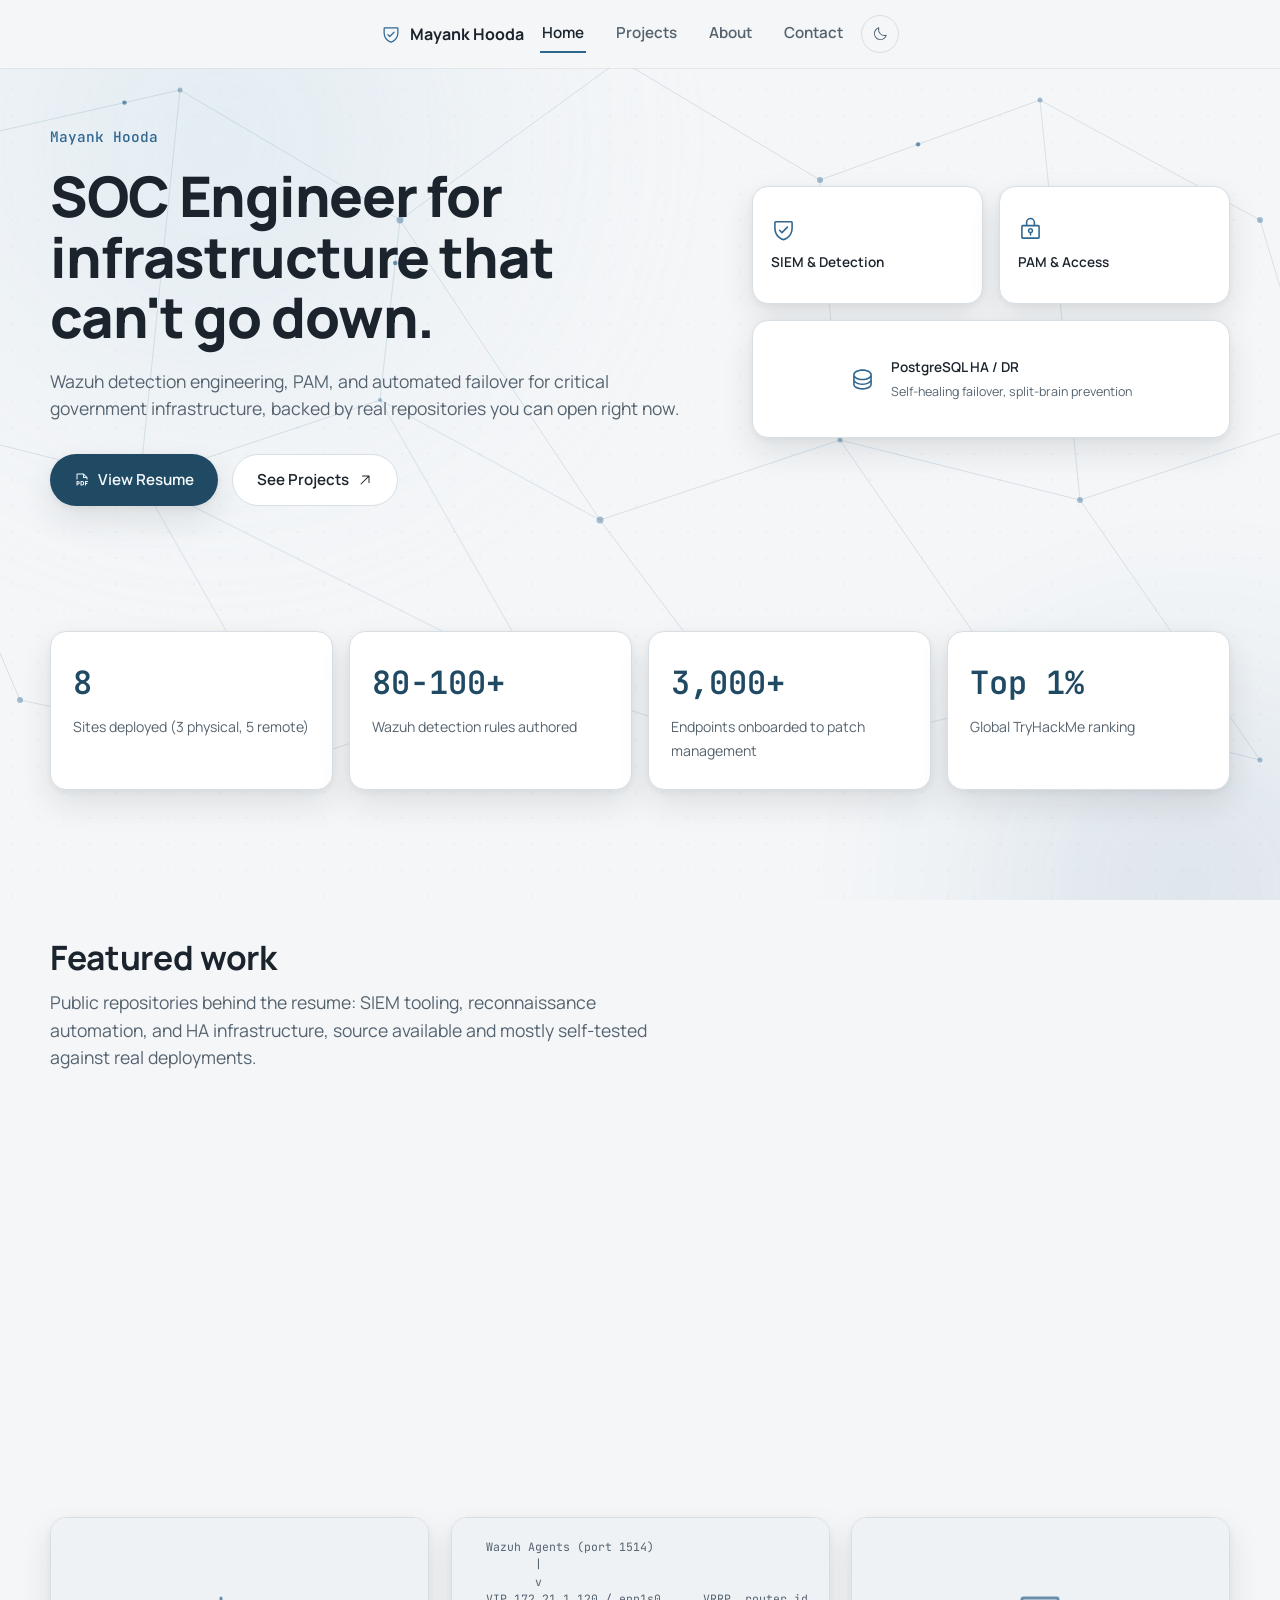
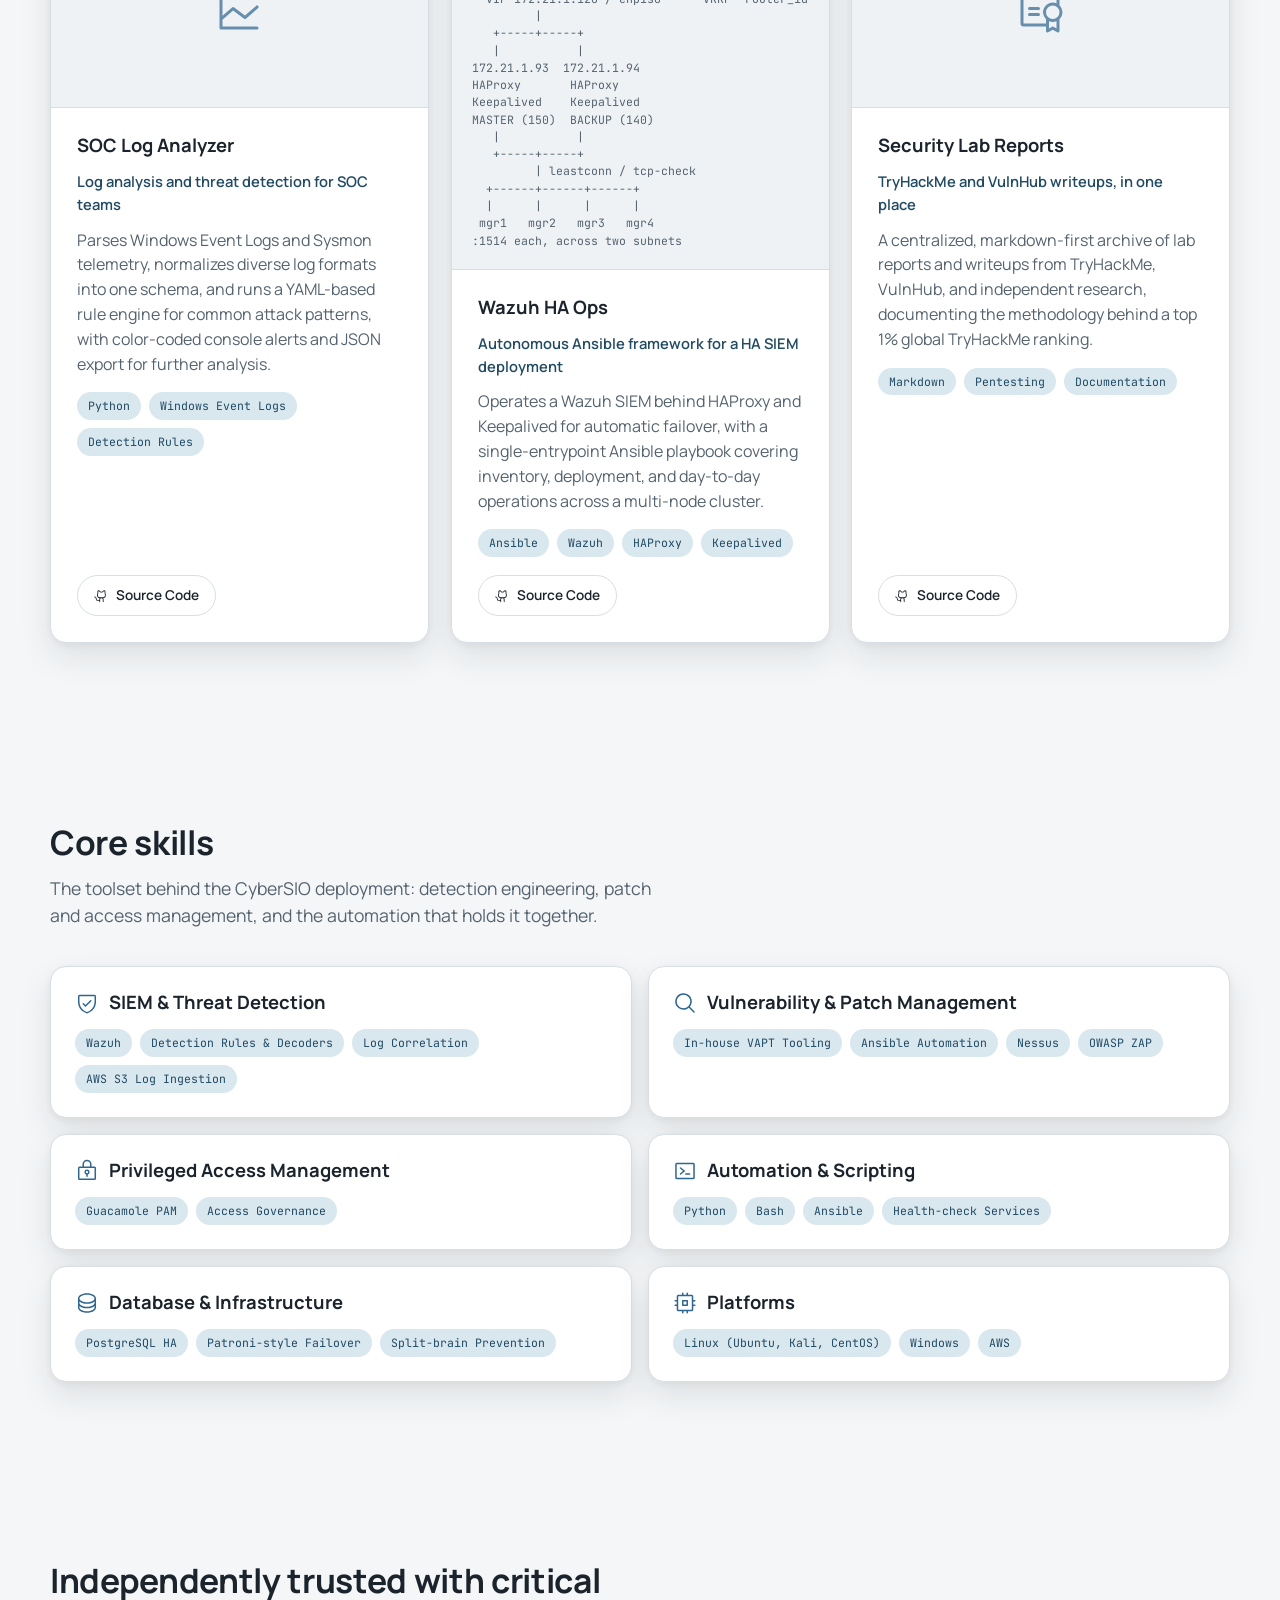
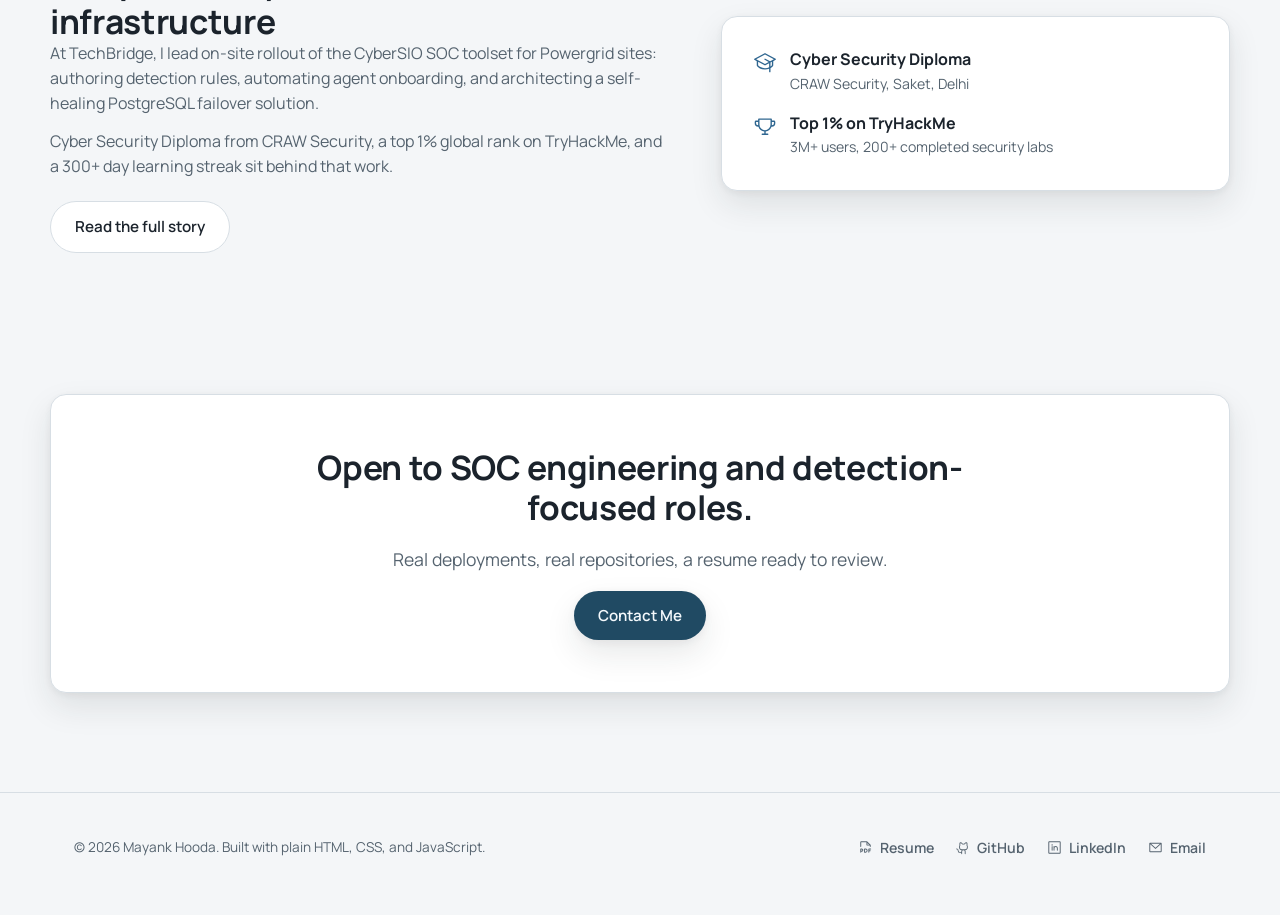
==== index.html @ 9c11d418 "Initial commit: SOC engineer portfolio site Static HTML/CSS/JS site for Mayank Hooda, built with rea" ====
<!doctype html>
<html lang="en">
<head>
<meta charset="utf-8">
<meta name="viewport" content="width=device-width, initial-scale=1">
<title>Mayank Hooda | SOC Engineer</title>
<meta name="description" content="Mayank Hooda is a SOC Engineer deploying Wazuh SIEM, PAM, and automated failover infrastructure across critical government sites. Real projects, real repositories.">
<link rel="icon" href="data:image/svg+xml,<svg xmlns=%22http://www.w3.org/2000/svg%22 viewBox=%220 0 256 256%22><rect width=%22256%22 height=%22256%22 rx=%2056%22 fill=%22%232f6690%22/><path fill=%22%23fff%22 d=%22M208,40H48A16,16,0,0,0,32,56v56c0,52.72,25.52,84.67,46.93,102.19,23.06,18.86,46,25.26,47,25.53a8,8,0,0,0,4.2,0c1-.27,23.91-6.67,47-25.53C198.48,196.67,224,164.72,224,112V56A16,16,0,0,0,208,40Zm0,72c0,37.07-13.66,67.16-40.6,89.42A129.3,129.3,0,0,1,128,223.62a128.25,128.25,0,0,1-38.92-21.81C61.82,179.51,48,149.3,48,112l0-56,160,0ZM82.34,141.66a8,8,0,0,1,11.32-11.32L112,148.69l50.34-50.35a8,8,0,0,1,11.32,11.32l-56,56a8,8,0,0,1-11.32,0Z%22/></svg>">
<link rel="stylesheet" href="assets/css/style.css?v=5">
<script>(function(){try{var t=localStorage.getItem("mh-theme");if(t==="light"||t==="dark"){document.documentElement.setAttribute("data-theme",t);}}catch(e){}})();</script>
</head>
<body>

<div class="bg-field" aria-hidden="true">
  <span class="bg-grid"></span>
  <span class="bg-blob bg-blob-a"></span>
  <span class="bg-blob bg-blob-b"></span>
  <div class="bg-network"></div>
</div>
<div class="cursor-ring" aria-hidden="true"></div>

<header class="site-nav">
  <div class="container nav-inner">
    <a href="index.html" class="brand">
      <span class="icon" style="--icon-url:url('../icons/shield-check.svg')" aria-hidden="true"></span>
      Mayank Hooda
    </a>
    <nav class="nav-links" id="navLinks" aria-label="Primary">
      <a href="index.html" aria-current="page">Home</a>
      <a href="projects.html">Projects</a>
      <a href="about.html">About</a>
      <a href="contact.html">Contact</a>
    </nav>
    <div class="nav-actions">
      <button class="icon-btn" id="themeToggle" aria-label="Toggle color theme">
        <span class="icon icon-moon" style="--icon-url:url('../icons/moon.svg')" aria-hidden="true"></span>
        <span class="icon icon-sun" style="--icon-url:url('../icons/sun.svg')" aria-hidden="true"></span>
      </button>
      <button class="nav-toggle" id="navToggle" aria-label="Open menu" aria-expanded="false" aria-controls="navLinks">
        <span class="icon" style="--icon-url:url('../icons/list.svg')" aria-hidden="true"></span>
      </button>
    </div>
  </div>
</header>

<main>

  <section class="hero container">
    <div>
      <span class="hero-label mono hero-fade" data-hero-reveal>Mayank Hooda</span>
      <h1 class="hero-fade" data-hero-reveal>SOC Engineer for infrastructure that can't go down.</h1>
      <p class="lede hero-fade" data-hero-reveal>Wazuh detection engineering, PAM, and automated failover for critical government infrastructure, backed by real repositories you can open right now.</p>
      <div class="cta-row hero-fade" data-hero-reveal>
        <a class="btn btn-primary" href="assets/files/Mayank-Hooda-Resume.pdf" target="_blank" rel="noopener">
          <span class="icon" style="--icon-url:url('../icons/file-pdf.svg')" aria-hidden="true"></span>
          View Resume
        </a>
        <a class="btn btn-secondary" href="projects.html">
          See Projects
          <span class="icon" style="--icon-url:url('../icons/arrow-up-right.svg')" aria-hidden="true"></span>
        </a>
      </div>
    </div>
    <div class="hero-art">
      <div class="panel hero-tile" data-hero-reveal>
        <span class="icon" style="--icon-url:url('../icons/shield-check.svg')" aria-hidden="true"></span>
        <span class="tile-label">SIEM &amp; Detection</span>
      </div>
      <div class="panel hero-tile" data-hero-reveal>
        <span class="icon" style="--icon-url:url('../icons/lock-key.svg')" aria-hidden="true"></span>
        <span class="tile-label">PAM &amp; Access</span>
      </div>
      <div class="panel hero-tile hero-tile-wide" data-hero-reveal>
        <span class="icon" style="--icon-url:url('../icons/database.svg')" aria-hidden="true"></span>
        <div class="tile-copy">
          <span class="tile-label">PostgreSQL HA / DR</span>
          <small>Self-healing failover, split-brain prevention</small>
        </div>
      </div>
    </div>
  </section>

  <section class="section-tight container">
    <div class="stats">
      <div class="panel stat" data-reveal>
        <strong data-count="8">0</strong>
        <span>Sites deployed (3 physical, 5 remote)</span>
      </div>
      <div class="panel stat" data-reveal>
        <strong>80-100+</strong>
        <span>Wazuh detection rules authored</span>
      </div>
      <div class="panel stat" data-reveal>
        <strong data-count="3000" data-suffix="+">0</strong>
        <span>Endpoints onboarded to patch management</span>
      </div>
      <div class="panel stat" data-reveal>
        <strong>Top 1%</strong>
        <span>Global TryHackMe ranking</span>
      </div>
    </div>
  </section>

  <section class="section container">
    <div class="section-head">
      <h2>Featured work</h2>
      <p class="lede">Public repositories behind the resume: SIEM tooling, reconnaissance automation, and HA infrastructure, source available and mostly self-tested against real deployments.</p>
    </div>
    <div class="project-grid" id="featured-projects"></div>
  </section>

  <section class="section container">
    <div class="section-head">
      <h2>Core skills</h2>
      <p class="lede">The toolset behind the CyberSIO deployment: detection engineering, patch and access management, and the automation that holds it together.</p>
    </div>
    <div class="skills-grid">
      <div class="panel skill-group" data-reveal>
        <h3>
          <span class="icon" style="--icon-url:url('../icons/shield-check.svg')" aria-hidden="true"></span>
          SIEM &amp; Threat Detection
        </h3>
        <div class="skill-tags">
          <span class="tag">Wazuh</span>
          <span class="tag">Detection Rules &amp; Decoders</span>
          <span class="tag">Log Correlation</span>
          <span class="tag">AWS S3 Log Ingestion</span>
        </div>
      </div>
      <div class="panel skill-group" data-reveal>
        <h3>
          <span class="icon" style="--icon-url:url('../icons/magnifying-glass.svg')" aria-hidden="true"></span>
          Vulnerability &amp; Patch Management
        </h3>
        <div class="skill-tags">
          <span class="tag">In-house VAPT Tooling</span>
          <span class="tag">Ansible Automation</span>
          <span class="tag">Nessus</span>
          <span class="tag">OWASP ZAP</span>
        </div>
      </div>
      <div class="panel skill-group" data-reveal>
        <h3>
          <span class="icon" style="--icon-url:url('../icons/lock-key.svg')" aria-hidden="true"></span>
          Privileged Access Management
        </h3>
        <div class="skill-tags">
          <span class="tag">Guacamole PAM</span>
          <span class="tag">Access Governance</span>
        </div>
      </div>
      <div class="panel skill-group" data-reveal>
        <h3>
          <span class="icon" style="--icon-url:url('../icons/terminal-window.svg')" aria-hidden="true"></span>
          Automation &amp; Scripting
        </h3>
        <div class="skill-tags">
          <span class="tag">Python</span>
          <span class="tag">Bash</span>
          <span class="tag">Ansible</span>
          <span class="tag">Health-check Services</span>
        </div>
      </div>
      <div class="panel skill-group" data-reveal>
        <h3>
          <span class="icon" style="--icon-url:url('../icons/database.svg')" aria-hidden="true"></span>
          Database &amp; Infrastructure
        </h3>
        <div class="skill-tags">
          <span class="tag">PostgreSQL HA</span>
          <span class="tag">Patroni-style Failover</span>
          <span class="tag">Split-brain Prevention</span>
        </div>
      </div>
      <div class="panel skill-group" data-reveal>
        <h3>
          <span class="icon" style="--icon-url:url('../icons/cpu.svg')" aria-hidden="true"></span>
          Platforms
        </h3>
        <div class="skill-tags">
          <span class="tag">Linux (Ubuntu, Kali, CentOS)</span>
          <span class="tag">Windows</span>
          <span class="tag">AWS</span>
        </div>
      </div>
    </div>
  </section>

  <section class="section container">
    <div class="split">
      <div>
        <h2>Independently trusted with critical infrastructure</h2>
        <p>At TechBridge, I lead on-site rollout of the CyberSIO SOC toolset for Powergrid sites: authoring detection rules, automating agent onboarding, and architecting a self-healing PostgreSQL failover solution.</p>
        <p>Cyber Security Diploma from CRAW Security, a top 1% global rank on TryHackMe, and a 300+ day learning streak sit behind that work.</p>
        <div class="cta-row" style="margin-top: 22px;">
          <a class="btn btn-secondary" href="about.html">Read the full story</a>
        </div>
      </div>
      <div class="panel" style="padding: 32px;" data-reveal>
        <div class="credential" style="padding: 0; margin-bottom: 18px;">
          <div class="icon-wrap"><span class="icon" style="--icon-url:url('../icons/graduation-cap.svg')" aria-hidden="true"></span></div>
          <div>
            <h3>Cyber Security Diploma</h3>
            <p>CRAW Security, Saket, Delhi</p>
          </div>
        </div>
        <div class="credential" style="padding: 0;">
          <div class="icon-wrap"><span class="icon" style="--icon-url:url('../icons/trophy.svg')" aria-hidden="true"></span></div>
          <div>
            <h3>Top 1% on TryHackMe</h3>
            <p>3M+ users, 200+ completed security labs</p>
          </div>
        </div>
      </div>
    </div>
  </section>

  <section class="container section-tight">
    <div class="panel cta-banner" data-reveal>
      <h2>Open to SOC engineering and detection-focused roles.</h2>
      <p class="lede">Real deployments, real repositories, a resume ready to review.</p>
      <a class="btn btn-primary" href="contact.html">Contact Me</a>
    </div>
  </section>

</main>

<footer class="site-footer">
  <div class="container footer-inner">
    <p>&copy; <span id="year"></span> Mayank Hooda. Built with plain HTML, CSS, and JavaScript.</p>
    <div class="footer-links">
      <a href="assets/files/Mayank-Hooda-Resume.pdf" target="_blank" rel="noopener">
        <span class="icon" style="--icon-url:url('../icons/file-pdf.svg')" aria-hidden="true"></span> Resume
      </a>
      <a href="https://github.com/Marky3012" target="_blank" rel="noopener">
        <span class="icon" style="--icon-url:url('../icons/github-logo.svg')" aria-hidden="true"></span> GitHub
      </a>
      <a href="https://linkedin.com/in/mayank-hooda/" target="_blank" rel="noopener">
        <span class="icon" style="--icon-url:url('../icons/linkedin-logo.svg')" aria-hidden="true"></span> LinkedIn
      </a>
      <a href="mailto:marky.hooda@gmail.com">
        <span class="icon" style="--icon-url:url('../icons/envelope-simple.svg')" aria-hidden="true"></span> Email
      </a>
    </div>
  </div>
</footer>

<script src="assets/js/projects-data.js?v=5"></script>
<script src="assets/js/main.js?v=5"></script>
</body>
</html>
---- assets/css/style.css ----
/* ==========================================================================
   Mayank Hooda -- SOC Engineer portfolio
   Design system: "carved control room" -- calm neutral surfaces machined
   into carved-in panels that raise into light. One steel-blue accent,
   locked across light and dark. Corner radii: pill (buttons/tags/nav),
   16px (cards/panels), 10px (inputs).
   ========================================================================== */

@import url("../fonts/fonts.css");

:root {
  --bg: #f4f6f8;
  --bg-alt: #eef2f5;
  --surface: #ffffff;
  --surface-carved: #e8edf1;
  --ink: #1b232c;
  --ink-muted: #55636f;
  --border: #d7dee4;
  --accent: #2f6690;
  --accent-strong: #204a63;
  --accent-soft: #d9e7ef;
  --accent-on-strong: #f4f9fc;

  --shadow-inset:
    inset 3px 3px 8px rgba(27, 35, 44, 0.10),
    inset -3px -3px 7px rgba(255, 255, 255, 0.75);
  --shadow-raised:
    0 14px 32px rgba(27, 35, 44, 0.10),
    0 2px 8px rgba(27, 35, 44, 0.06);
  --shadow-nav: 0 1px 0 rgba(27, 35, 44, 0.06);

  --radius-card: 16px;
  --radius-pill: 999px;
  --radius-input: 10px;

  --font-sans: "Manrope", system-ui, -apple-system, "Segoe UI", sans-serif;
  --font-mono: "JetBrains Mono", ui-monospace, "SFMono-Regular", Menlo, monospace;

  --container: 1180px;
  --nav-height: 68px;

  color-scheme: light;
}

@media (prefers-color-scheme: dark) {
  :root:not([data-theme="light"]) {
    --bg: #0f151b;
    --bg-alt: #121a21;
    --surface: #17212a;
    --surface-carved: #0c1116;
    --ink: #e7edf2;
    --ink-muted: #93a4b1;
    --border: #263340;
    --accent: #7fb3d5;
    --accent-strong: #a9d0e8;
    --accent-soft: #1c2e3a;
    --accent-on-strong: #0f151b;

    --shadow-inset:
      inset 3px 3px 9px rgba(0, 0, 0, 0.55),
      inset -2px -2px 6px rgba(255, 255, 255, 0.035);
    --shadow-raised:
      0 16px 38px rgba(0, 0, 0, 0.45),
      0 2px 10px rgba(0, 0, 0, 0.3);
    --shadow-nav: 0 1px 0 rgba(0, 0, 0, 0.4);

    color-scheme: dark;
  }
}

:root[data-theme="dark"] {
  --bg: #0f151b;
  --bg-alt: #121a21;
  --surface: #17212a;
  --surface-carved: #0c1116;
  --ink: #e7edf2;
  --ink-muted: #93a4b1;
  --border: #263340;
  --accent: #7fb3d5;
  --accent-strong: #a9d0e8;
  --accent-soft: #1c2e3a;
  --accent-on-strong: #0f151b;

  --shadow-inset:
    inset 3px 3px 9px rgba(0, 0, 0, 0.55),
    inset -2px -2px 6px rgba(255, 255, 255, 0.035);
  --shadow-raised:
    0 16px 38px rgba(0, 0, 0, 0.45),
    0 2px 10px rgba(0, 0, 0, 0.3);
  --shadow-nav: 0 1px 0 rgba(0, 0, 0, 0.4);

  color-scheme: dark;
}

/* ---------- Reset ---------- */
*, *::before, *::after { box-sizing: border-box; }
html { -webkit-text-size-adjust: 100%; }
body {
  margin: 0;
  background: var(--bg);
  color: var(--ink);
  font-family: var(--font-sans);
  font-size: 16px;
  line-height: 1.55;
  -webkit-font-smoothing: antialiased;
}
img { max-width: 100%; display: block; }
a { color: inherit; text-decoration: none; }
ul { margin: 0; padding: 0; list-style: none; }
h1, h2, h3, h4, p { margin: 0; }
button { font: inherit; color: inherit; background: none; border: none; cursor: pointer; }
::selection { background: var(--accent-soft); color: var(--accent-strong); }

.container {
  max-width: var(--container);
  margin: 0 auto;
  padding: 0 24px;
}

.visually-hidden {
  position: absolute;
  width: 1px; height: 1px;
  overflow: hidden;
  clip: rect(0 0 0 0);
  white-space: nowrap;
}

/* ---------- Ambient background field ----------
   Fixed behind all content. Two soft blobs drift with the pointer (mouse
   drag or touch drag, tracked in main.js via Pointer Events) for a sense of
   depth behind the "carved" panels; a faint dot grid adds a control-room
   texture. Purely decorative: aria-hidden, pointer-events:none, frozen under
   prefers-reduced-motion. */
.bg-field {
  position: fixed;
  inset: 0;
  z-index: -1;
  overflow: hidden;
  pointer-events: none;
}
.bg-grid {
  position: absolute;
  inset: -1px;
  background-image: radial-gradient(currentColor 1px, transparent 1px);
  background-size: 26px 26px;
  color: var(--ink);
  opacity: 0.035;
}
.bg-blob {
  position: absolute;
  width: 58vmax;
  height: 58vmax;
  border-radius: 50%;
  filter: blur(90px);
  will-change: transform;
  transition: transform 0.6s cubic-bezier(0.16, 1, 0.3, 1);
}
.bg-blob-a {
  top: -18vmax;
  left: -12vmax;
  background: radial-gradient(circle, var(--accent-soft) 0%, transparent 70%);
  opacity: 0.8;
  transform: translate(calc(var(--tx, 0) * 1px), calc(var(--ty, 0) * 1px));
}
.bg-blob-b {
  bottom: -22vmax;
  right: -16vmax;
  width: 46vmax;
  height: 46vmax;
  background: radial-gradient(circle, var(--accent) 0%, transparent 72%);
  opacity: 0.16;
  transform: translate(calc(var(--tx, 0) * -0.6px), calc(var(--ty, 0) * -0.6px));
}
@media (prefers-reduced-motion: reduce) {
  .bg-blob { transition: none; transform: none !important; }
}

/* Animated network topology: monitored nodes with data pulsing between
   them, generated in main.js (initBgNetwork). This is the literal shape of
   the work described on the site (SIEM/network monitoring), not decoration
   borrowed from a category cliche. Sits above the blobs, still behind all
   real content (z-index: -1 on the shared .bg-field). */
.bg-network {
  position: absolute;
  inset: 0;
}
.bg-network svg { display: block; width: 100%; height: 100%; }
.bgn-edge {
  stroke: var(--accent);
  stroke-width: 1;
  opacity: 0.14;
}
.bgn-node {
  fill: var(--accent);
  opacity: 0.4;
}
.bgn-ping {
  fill: none;
  stroke: var(--accent);
  stroke-width: 1.1;
  opacity: 0;
  transform-box: fill-box;
  transform-origin: center;
  animation: bgn-ping 3.8s ease-out infinite;
}
.bgn-packet { fill: var(--accent); opacity: 0.7; }
@keyframes bgn-ping {
  0% { transform: scale(1); opacity: 0.45; }
  100% { transform: scale(5.5); opacity: 0; }
}
@media (prefers-reduced-motion: reduce) {
  .bgn-ping { display: none; }
}

/* ---------- Icons ---------- */
.icon {
  display: inline-block;
  width: 1.05em;
  height: 1.05em;
  background-color: currentColor;
  -webkit-mask-image: var(--icon-url);
  mask-image: var(--icon-url);
  -webkit-mask-repeat: no-repeat;
  mask-repeat: no-repeat;
  -webkit-mask-position: center;
  mask-position: center;
  -webkit-mask-size: contain;
  mask-size: contain;
  vertical-align: -0.15em;
  flex-shrink: 0;
}

/* ---------- Typography ---------- */
h1 { font-size: clamp(2.1rem, 1.35rem + 3.1vw, 3.5rem); font-weight: 800; letter-spacing: -0.02em; line-height: 1.08; }
h2 { font-size: clamp(1.5rem, 1.2rem + 1.2vw, 2.1rem); font-weight: 700; letter-spacing: -0.01em; line-height: 1.2; }
h3 { font-size: 1.15rem; font-weight: 700; line-height: 1.3; }
p { color: var(--ink-muted); }
.lede { font-size: 1.1rem; color: var(--ink-muted); max-width: 60ch; }

.mono { font-family: var(--font-mono); }

/* ---------- Buttons ---------- */
.btn {
  display: inline-flex;
  align-items: center;
  gap: 8px;
  padding: 13px 24px;
  border-radius: var(--radius-pill);
  font-weight: 600;
  font-size: 0.95rem;
  white-space: nowrap;
  transition: transform 0.18s ease, box-shadow 0.18s ease, background 0.18s ease;
}
.btn:active { transform: translateY(1px) scale(0.98); }
.btn-primary {
  background: var(--accent-strong);
  color: var(--accent-on-strong);
  box-shadow: var(--shadow-raised);
}
.btn-primary:hover { box-shadow: 0 18px 34px rgba(27, 35, 44, 0.16); }
.btn-secondary {
  background: var(--surface);
  color: var(--ink);
  border: 1px solid var(--border);
}
.btn-secondary:hover { border-color: var(--accent); color: var(--accent-strong); }
.btn-ghost {
  background: transparent;
  color: var(--ink);
  border: 1px solid var(--border);
}
.btn-ghost:hover { border-color: var(--accent); color: var(--accent-strong); }
.btn-small { padding: 9px 16px; font-size: 0.85rem; }
.cta-row { display: flex; flex-wrap: wrap; gap: 14px; }

/* ---------- Carved panel ----------
   Rest state (before entering view) is invisible and dropped 28px; entering
   view fades and rises it into place, then the existing carve-to-raised
   shadow settles on top of that same motion. One transition, two layered
   effects. Stagger delay is set per-element by main.js (initReveal). */
.panel {
  position: relative;
  background: var(--surface-carved);
  border-radius: var(--radius-card);
  border: 1px solid var(--border);
  box-shadow: var(--shadow-inset);
  opacity: 0;
  --panel-y: 28px;
  --tilt-x: 0deg;
  --tilt-y: 0deg;
  transform: translateY(var(--panel-y)) perspective(900px) rotateX(var(--tilt-x)) rotateY(var(--tilt-y));
  transition: opacity 0.5s cubic-bezier(0.16, 1, 0.3, 1),
              box-shadow 0.55s cubic-bezier(0.16, 1, 0.3, 1),
              transform 0.4s cubic-bezier(0.16, 1, 0.3, 1),
              background 0.3s ease;
}
.panel.is-raised {
  opacity: 1;
  background: var(--surface);
  box-shadow: var(--shadow-raised);
  --panel-y: -3px;
}
/* Cursor/touch-reactive light catching the carved surface, tracked in main.js */
.panel::after {
  content: "";
  position: absolute;
  inset: 0;
  border-radius: inherit;
  background: radial-gradient(240px circle at var(--mx, 50%) var(--my, 50%), var(--accent-soft), transparent 72%);
  opacity: 0;
  transition: opacity 0.4s ease;
  pointer-events: none;
}
.panel:hover::after,
.panel.spotlight-active::after {
  opacity: 0.85;
}
@media (prefers-reduced-motion: reduce) {
  .panel { transition: none; opacity: 1; transform: none; }
  .panel::after { display: none; }
}

/* ---------- Text entrance (hero + page-header copy) ----------
   Same staggered fade-up language as .panel, for headline/copy blocks that
   aren't cards. Driven by the same data-hero-reveal mechanism in main.js. */
.hero-fade {
  opacity: 0;
  transform: translateY(22px);
  transition: opacity 0.8s cubic-bezier(0.16, 1, 0.3, 1),
              transform 0.8s cubic-bezier(0.16, 1, 0.3, 1);
}
.hero-fade.is-raised {
  opacity: 1;
  transform: translateY(0);
}
@media (prefers-reduced-motion: reduce) {
  .hero-fade { transition: none; opacity: 1; transform: none; }
}

/* ---------- Cursor trail ----------
   Desktop mouse only; a soft ring that lags the pointer and grows slightly
   over interactive elements. Purely decorative, never replaces the system
   cursor, hidden on touch and under reduced motion. */
.cursor-ring {
  position: fixed;
  top: 0;
  left: 0;
  width: 34px;
  height: 34px;
  border: 1.5px solid var(--accent);
  border-radius: 50%;
  pointer-events: none;
  z-index: 200;
  opacity: 0;
  transform: translate(-100px, -100px);
  transition: opacity 0.25s ease, border-color 0.3s ease, background 0.3s ease;
}
.cursor-ring.is-active { opacity: 0.55; }
.cursor-ring.is-pointer {
  opacity: 0.4;
  background: var(--accent-soft);
}
@media (hover: none), (pointer: coarse) {
  .cursor-ring { display: none; }
}
@media (prefers-reduced-motion: reduce) {
  .cursor-ring { display: none; }
}

/* ---------- Site nav ---------- */
.site-nav {
  position: sticky;
  top: 0;
  z-index: 40;
  height: var(--nav-height);
  display: flex;
  align-items: center;
  background: var(--bg);
  box-shadow: var(--shadow-nav);
  transition: box-shadow 0.3s ease;
}
.site-nav.is-scrolled {
  box-shadow: 0 10px 28px rgba(15, 21, 27, 0.10);
}
.nav-inner {
  display: flex;
  align-items: center;
  justify-content: space-between;
  gap: 16px;
}
.brand {
  display: flex;
  align-items: center;
  gap: 9px;
  font-weight: 700;
  font-size: 1rem;
  color: var(--ink);
}
.brand .icon { color: var(--accent); width: 1.3em; height: 1.3em; }
.nav-links {
  display: flex;
  align-items: center;
  gap: 28px;
  font-size: 0.95rem;
  font-weight: 600;
}
.nav-links a { color: var(--ink-muted); padding: 6px 2px; border-bottom: 2px solid transparent; }
.nav-links a:hover { color: var(--ink); }
.nav-links a[aria-current="page"] { color: var(--ink); border-bottom-color: var(--accent); }
.nav-actions { display: flex; align-items: center; gap: 10px; }
.icon-btn {
  display: inline-flex;
  align-items: center;
  justify-content: center;
  width: 38px; height: 38px;
  border-radius: var(--radius-pill);
  border: 1px solid var(--border);
  color: var(--ink-muted);
}
.icon-btn:hover { color: var(--accent-strong); border-color: var(--accent); }
.icon-sun { display: none; }
:root[data-theme="dark"] .icon-sun { display: inline-block; }
:root[data-theme="dark"] .icon-moon { display: none; }
@media (prefers-color-scheme: dark) {
  :root:not([data-theme="light"]) .icon-sun { display: inline-block; }
  :root:not([data-theme="light"]) .icon-moon { display: none; }
}
.nav-toggle { display: none; }

@media (max-width: 760px) {
  .nav-toggle {
    display: inline-flex;
    align-items: center;
    justify-content: center;
    width: 38px; height: 38px;
    border-radius: var(--radius-pill);
    border: 1px solid var(--border);
  }
  .nav-links {
    position: fixed;
    top: var(--nav-height);
    left: 0; right: 0;
    flex-direction: column;
    align-items: flex-start;
    gap: 4px;
    background: var(--bg);
    border-bottom: 1px solid var(--border);
    padding: 12px 24px 20px;
    transform: translateY(-8px);
    opacity: 0;
    pointer-events: none;
    transition: transform 0.2s ease, opacity 0.2s ease;
  }
  .nav-links.is-open { transform: translateY(0); opacity: 1; pointer-events: auto; }
  .nav-links a { width: 100%; padding: 10px 0; border-bottom: 1px solid var(--border); }
}

/* ---------- Sections ---------- */
.section { padding: 88px 0; }
.section-tight { padding: 56px 0; }
.section-head { max-width: 62ch; margin-bottom: 40px; }
.section-head h2 { margin-bottom: 12px; }
.page-header { padding: 56px 0 40px; }
.page-header h1 { margin-bottom: 14px; }

/* ---------- Hero ---------- */
.hero {
  padding: 56px 0 72px;
  display: grid;
  grid-template-columns: minmax(0, 1.15fr) minmax(0, 0.85fr);
  gap: 56px;
  align-items: center;
}
.hero-label {
  font-family: var(--font-mono);
  font-size: 0.9rem;
  color: var(--accent);
  font-weight: 500;
  margin-bottom: 18px;
  display: inline-block;
}
.hero h1 { margin-bottom: 20px; }
.hero .lede { margin-bottom: 32px; }

.hero-art {
  position: relative;
  display: grid;
  grid-template-columns: repeat(2, 1fr);
  gap: 16px;
}
.hero-tile {
  padding: 22px 18px;
  display: flex;
  flex-direction: column;
  gap: 10px;
  min-height: 118px;
  justify-content: center;
}
.hero-tile .icon { width: 1.6em; height: 1.6em; color: var(--accent); }
.hero-tile span.tile-label { font-size: 0.85rem; font-weight: 600; color: var(--ink); }
.hero-tile-wide { grid-column: span 2; flex-direction: row; align-items: center; gap: 16px; }
.hero-tile-wide .tile-copy { display: flex; flex-direction: column; gap: 4px; }
.hero-tile-wide .tile-copy small { color: var(--ink-muted); font-size: 0.78rem; }

@media (max-width: 900px) {
  .hero { grid-template-columns: 1fr; gap: 36px; padding-top: 32px; }
  .hero-art { max-width: 420px; }
}

/* ---------- Stats strip ---------- */
.stats {
  display: grid;
  grid-template-columns: repeat(4, 1fr);
  gap: 16px;
}
.stat {
  padding: 26px 22px;
  text-align: left;
}
.stat strong {
  display: block;
  font-family: var(--font-mono);
  font-size: clamp(1.5rem, 1.1rem + 1.4vw, 2rem);
  color: var(--accent-strong);
  font-weight: 600;
  margin-bottom: 6px;
}
.stat span { font-size: 0.88rem; color: var(--ink-muted); }
@media (max-width: 760px) {
  .stats { grid-template-columns: 1fr 1fr; }
}

/* ---------- Project cards ---------- */
.project-grid {
  display: grid;
  grid-template-columns: repeat(3, 1fr);
  gap: 22px;
}
.project-grid .project-card-lead { grid-column: 1 / -1; }
.project-grid.cols-2 { grid-template-columns: repeat(2, 1fr); }
.project-card { overflow: hidden; display: flex; flex-direction: column; }
.project-card-lead { display: grid; grid-template-columns: 1.1fr 1fr; }
.project-card-lead .project-media { height: 100%; min-height: 260px; }
.project-media {
  background: var(--bg-alt);
  min-height: 190px;
  display: flex;
  align-items: center;
  justify-content: center;
  overflow: hidden;
  border-bottom: 1px solid var(--border);
}
.project-card-lead .project-media { border-bottom: none; border-right: 1px solid var(--border); }
.project-media img { width: 100%; height: 100%; object-fit: cover; object-position: top; }
.project-media-icon .icon { width: 3rem; height: 3rem; color: var(--accent); opacity: 0.7; }
.project-media-diagram {
  padding: 20px;
  align-items: flex-start;
}
.project-media-diagram pre {
  font-family: var(--font-mono);
  font-size: 0.72rem;
  line-height: 1.5;
  color: var(--ink-muted);
  white-space: pre;
  overflow-x: auto;
  margin: 0;
}
.project-body { padding: 26px; display: flex; flex-direction: column; gap: 12px; flex: 1; }
.project-tagline { color: var(--accent-strong); font-weight: 600; font-size: 0.92rem; }
.tag-row { display: flex; flex-wrap: wrap; gap: 8px; margin-top: 4px; }
.tag {
  font-family: var(--font-mono);
  font-size: 0.72rem;
  padding: 5px 11px;
  border-radius: var(--radius-pill);
  background: var(--accent-soft);
  color: var(--accent-strong);
}
.project-links { display: flex; flex-wrap: wrap; gap: 10px; margin-top: auto; padding-top: 6px; }

@media (max-width: 900px) {
  .project-grid, .project-grid.cols-2 { grid-template-columns: 1fr; }
  .project-card-lead { grid-template-columns: 1fr; }
  .project-card-lead .project-media { border-right: none; border-bottom: 1px solid var(--border); min-height: 200px; }
}

/* ---------- Skills ---------- */
.skills-grid {
  display: grid;
  grid-template-columns: repeat(2, 1fr);
  gap: 16px;
}
.skill-group { padding: 24px; }
.skill-group h3 { display: flex; align-items: center; gap: 10px; margin-bottom: 14px; }
.skill-group h3 .icon { color: var(--accent); width: 1.3em; height: 1.3em; }
.skill-tags { display: flex; flex-wrap: wrap; gap: 8px; }
@media (max-width: 760px) { .skills-grid { grid-template-columns: 1fr; } }

/* ---------- Split content (about blurb, etc.) ---------- */
.split {
  display: grid;
  grid-template-columns: 1.1fr 0.9fr;
  gap: 48px;
  align-items: center;
}
.split p + p { margin-top: 14px; }
@media (max-width: 900px) { .split { grid-template-columns: 1fr; } }

/* ---------- CTA banner ---------- */
.cta-banner {
  padding: 52px 40px;
  text-align: center;
  display: flex;
  flex-direction: column;
  align-items: center;
  gap: 18px;
}
.cta-banner h2 { max-width: 34ch; }

/* ---------- Timeline (about page) ---------- */
.timeline { display: flex; flex-direction: column; gap: 20px; }
.timeline-item { padding: 26px 28px; }
.timeline-head {
  display: flex;
  flex-wrap: wrap;
  justify-content: space-between;
  gap: 8px;
  margin-bottom: 6px;
}
.timeline-head h3 { color: var(--ink); }
.timeline-role { color: var(--accent-strong); font-weight: 600; font-size: 0.92rem; margin-bottom: 4px; }
.timeline-date { font-family: var(--font-mono); font-size: 0.82rem; color: var(--ink-muted); white-space: nowrap; }
.timeline-item ul { display: flex; flex-direction: column; gap: 8px; margin-top: 12px; }
.timeline-item li {
  position: relative;
  padding-left: 20px;
  color: var(--ink-muted);
}
.timeline-item li::before {
  content: "";
  position: absolute;
  left: 0; top: 0.55em;
  width: 6px; height: 6px;
  border-radius: 50%;
  background: var(--accent);
}

/* ---------- Credential grid (about page) ---------- */
.credential-grid {
  display: grid;
  grid-template-columns: repeat(2, 1fr);
  gap: 16px;
}
.credential {
  padding: 20px 22px;
  display: flex;
  gap: 14px;
  align-items: flex-start;
}
.credential .icon { color: var(--accent); width: 1.4em; height: 1.4em; margin-top: 2px; }
.credential h3 { font-size: 1rem; margin-bottom: 3px; }
.credential p { font-size: 0.88rem; margin: 0; }
@media (max-width: 760px) { .credential-grid { grid-template-columns: 1fr; } }

/* ---------- Contact page ---------- */
.contact-grid {
  display: grid;
  grid-template-columns: repeat(3, 1fr);
  gap: 18px;
  margin-bottom: 40px;
}
.contact-card {
  padding: 26px 24px;
  display: flex;
  flex-direction: column;
  gap: 14px;
}
.contact-card .icon-wrap {
  width: 44px; height: 44px;
  border-radius: var(--radius-input);
  background: var(--accent-soft);
  color: var(--accent-strong);
  display: flex; align-items: center; justify-content: center;
}
.contact-card .icon-wrap .icon { width: 1.4em; height: 1.4em; }
.contact-card h3 { font-size: 1rem; }
.contact-value { font-family: var(--font-mono); font-size: 0.92rem; color: var(--ink); word-break: break-word; }
.contact-actions { display: flex; gap: 10px; flex-wrap: wrap; margin-top: auto; }
@media (max-width: 900px) { .contact-grid { grid-template-columns: 1fr; } }

.location-line {
  display: inline-flex;
  align-items: center;
  gap: 8px;
  font-size: 0.92rem;
  color: var(--ink-muted);
  margin-top: 10px;
}
.location-line .icon { color: var(--accent); }

/* ---------- Footer ---------- */
.site-footer { padding: 44px 0 56px; border-top: 1px solid var(--border); margin-top: 40px; }
.footer-inner {
  display: flex;
  flex-wrap: wrap;
  gap: 16px;
  justify-content: space-between;
  align-items: center;
}
.footer-inner p { font-size: 0.85rem; margin: 0; }
.footer-links { display: flex; gap: 22px; flex-wrap: wrap; }
.footer-links a {
  display: inline-flex;
  align-items: center;
  gap: 7px;
  font-size: 0.88rem;
  font-weight: 600;
  color: var(--ink-muted);
}
.footer-links a:hover { color: var(--accent-strong); }

/* ---------- Responsive base ---------- */
@media (max-width: 640px) {
  .section { padding: 64px 0; }
  .stats { grid-template-columns: 1fr 1fr; }
  h1 { line-height: 1.14; }
}
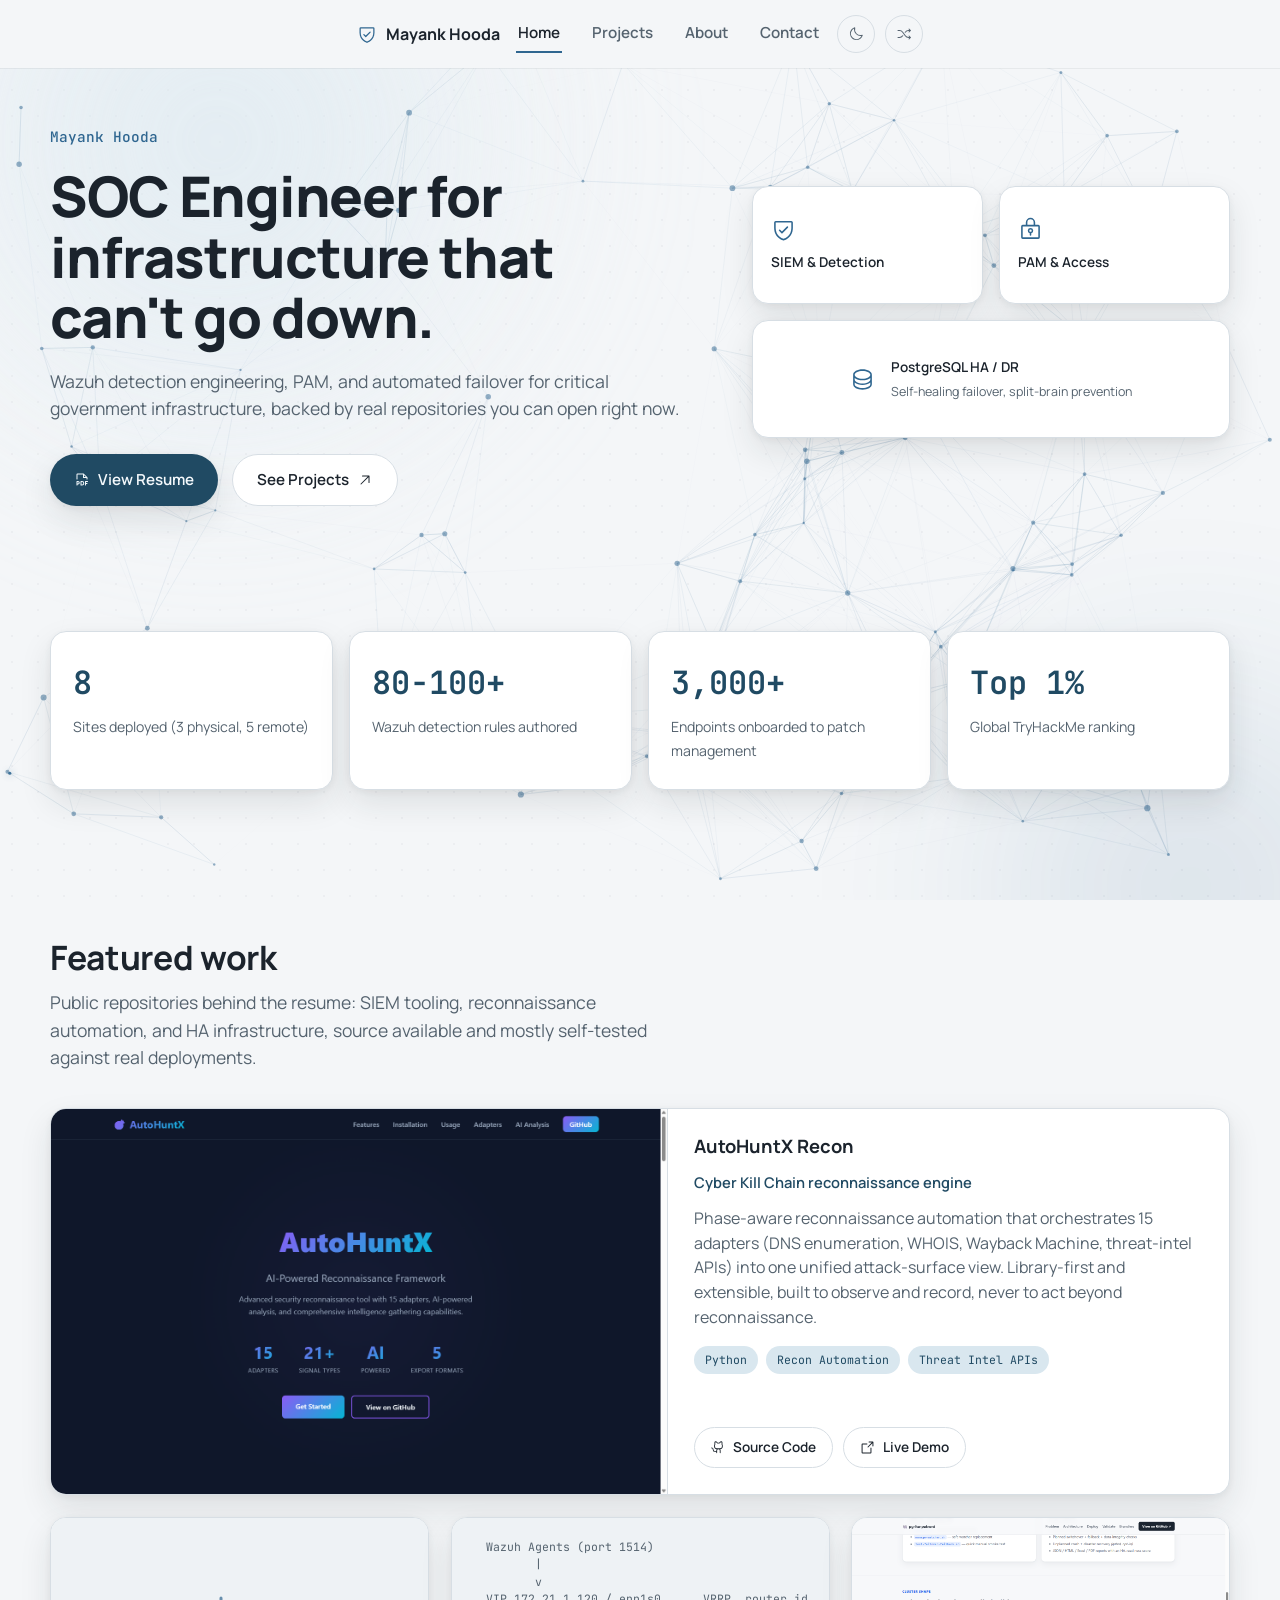
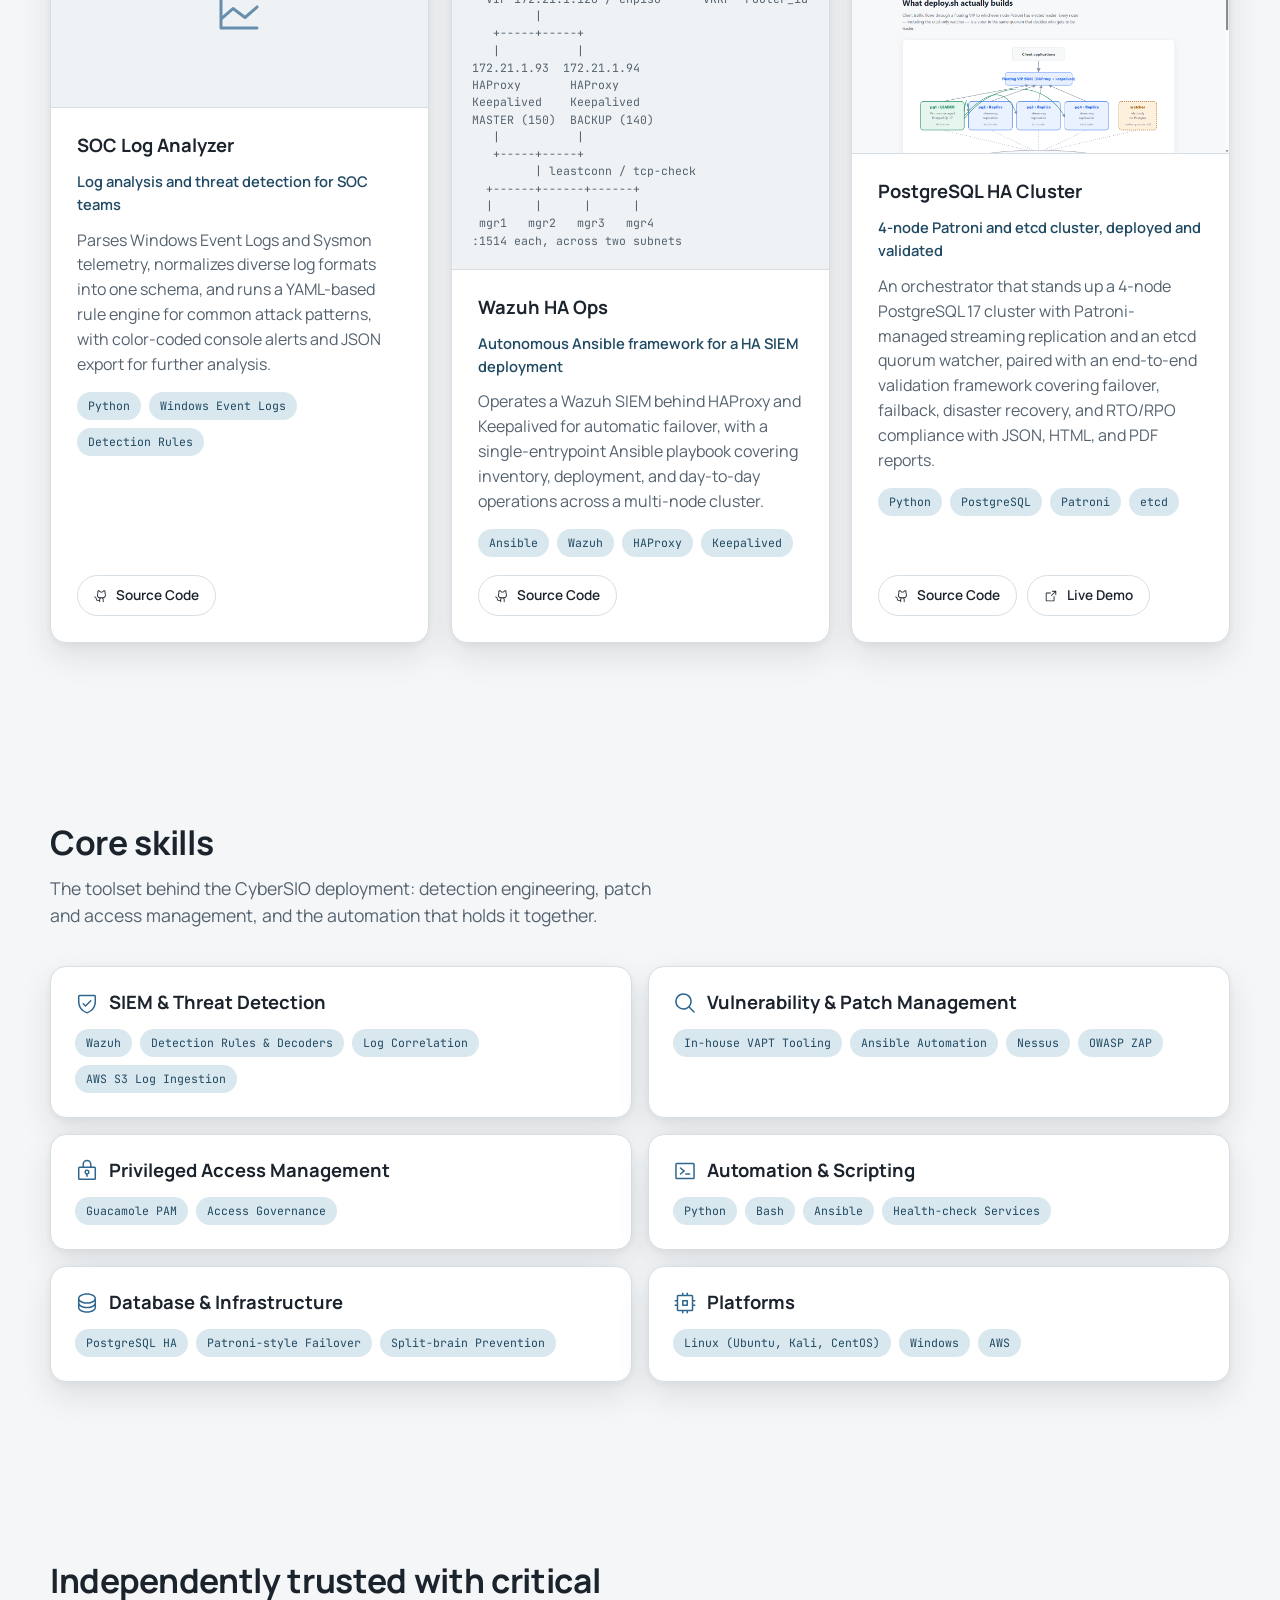
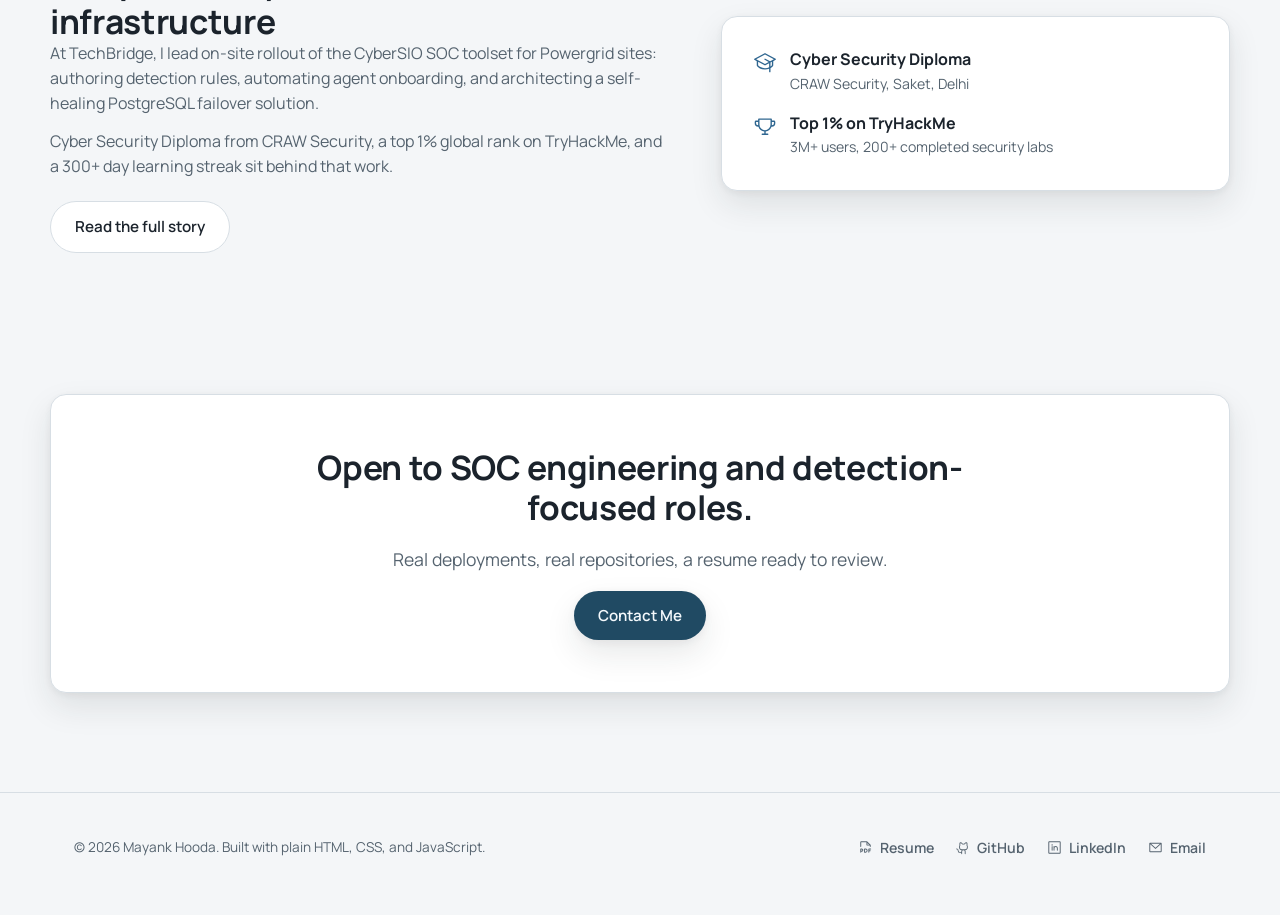
==== commit 47a87105: "Add PostgreSQL HA project, motion pass, and switchable backgrounds - New featured project: PostgreSQ" ====
--- a/index.html
+++ b/index.html
@@ -6,7 +6,7 @@
 <title>Mayank Hooda | SOC Engineer</title>
 <meta name="description" content="Mayank Hooda is a SOC Engineer deploying Wazuh SIEM, PAM, and automated failover infrastructure across critical government sites. Real projects, real repositories.">
 <link rel="icon" href="data:image/svg+xml,<svg xmlns=%22http://www.w3.org/2000/svg%22 viewBox=%220 0 256 256%22><rect width=%22256%22 height=%22256%22 rx=%2056%22 fill=%22%232f6690%22/><path fill=%22%23fff%22 d=%22M208,40H48A16,16,0,0,0,32,56v56c0,52.72,25.52,84.67,46.93,102.19,23.06,18.86,46,25.26,47,25.53a8,8,0,0,0,4.2,0c1-.27,23.91-6.67,47-25.53C198.48,196.67,224,164.72,224,112V56A16,16,0,0,0,208,40Zm0,72c0,37.07-13.66,67.16-40.6,89.42A129.3,129.3,0,0,1,128,223.62a128.25,128.25,0,0,1-38.92-21.81C61.82,179.51,48,149.3,48,112l0-56,160,0ZM82.34,141.66a8,8,0,0,1,11.32-11.32L112,148.69l50.34-50.35a8,8,0,0,1,11.32,11.32l-56,56a8,8,0,0,1-11.32,0Z%22/></svg>">
-<link rel="stylesheet" href="assets/css/style.css?v=5">
+<link rel="stylesheet" href="assets/css/style.css?v=7">
 <script>(function(){try{var t=localStorage.getItem("mh-theme");if(t==="light"||t==="dark"){document.documentElement.setAttribute("data-theme",t);}}catch(e){}})();</script>
 </head>
 <body>
@@ -36,6 +36,9 @@
         <span class="icon icon-moon" style="--icon-url:url('../icons/moon.svg')" aria-hidden="true"></span>
         <span class="icon icon-sun" style="--icon-url:url('../icons/sun.svg')" aria-hidden="true"></span>
       </button>
+      <button class="icon-btn" id="bgThemeToggle" aria-label="Switch background style">
+        <span class="icon" style="--icon-url:url('../icons/shuffle.svg')" aria-hidden="true"></span>
+      </button>
       <button class="nav-toggle" id="navToggle" aria-label="Open menu" aria-expanded="false" aria-controls="navLinks">
         <span class="icon" style="--icon-url:url('../icons/list.svg')" aria-hidden="true"></span>
       </button>
@@ -245,7 +248,7 @@
   </div>
 </footer>
 
-<script src="assets/js/projects-data.js?v=5"></script>
-<script src="assets/js/main.js?v=5"></script>
+<script src="assets/js/projects-data.js?v=7"></script>
+<script src="assets/js/main.js?v=12"></script>
 </body>
 </html>
--- a/assets/css/style.css
+++ b/assets/css/style.css
@@ -175,15 +175,21 @@
   .bg-blob { transition: none; transform: none !important; }
 }
 
-/* Animated network topology: monitored nodes with data pulsing between
-   them, generated in main.js (initBgNetwork). This is the literal shape of
-   the work described on the site (SIEM/network monitoring), not decoration
-   borrowed from a category cliche. Sits above the blobs, still behind all
-   real content (z-index: -1 on the shared .bg-field). */
+/* Animated network backdrop: switchable at runtime (main.js, initBgTheme)
+   between multiple visuals, more addable later. Sits above the blobs, still
+   behind all real content (z-index: -1 on the shared .bg-field). */
 .bg-network {
   position: absolute;
   inset: 0;
 }
+.bg-network canvas {
+  display: block;
+  width: 100%;
+  height: 100%;
+}
+
+/* "classic" theme: the original hand-placed constellation. Colors are
+   plain CSS custom properties, so no JS color refresh is needed for it. */
 .bg-network svg { display: block; width: 100%; height: 100%; }
 .bgn-edge {
   stroke: var(--accent);
@@ -530,14 +536,17 @@
   .stats { grid-template-columns: 1fr 1fr; }
 }
 
-/* ---------- Project cards ---------- */
+/* ---------- Project cards ----------
+   Flexbox rather than a fixed column grid: the real project count varies
+   page to page (and grows as repos are added), so remainder rows grow to
+   fill the row instead of leaving an empty trailing cell. */
 .project-grid {
-  display: grid;
-  grid-template-columns: repeat(3, 1fr);
+  display: flex;
+  flex-wrap: wrap;
   gap: 22px;
 }
-.project-grid .project-card-lead { grid-column: 1 / -1; }
-.project-grid.cols-2 { grid-template-columns: repeat(2, 1fr); }
+.project-grid .project-card-lead { flex: 1 1 100%; }
+.project-grid .project-card:not(.project-card-lead) { flex: 1 1 320px; }
 .project-card { overflow: hidden; display: flex; flex-direction: column; }
 .project-card-lead { display: grid; grid-template-columns: 1.1fr 1fr; }
 .project-card-lead .project-media { height: 100%; min-height: 260px; }
@@ -580,7 +589,7 @@
 .project-links { display: flex; flex-wrap: wrap; gap: 10px; margin-top: auto; padding-top: 6px; }
 
 @media (max-width: 900px) {
-  .project-grid, .project-grid.cols-2 { grid-template-columns: 1fr; }
+  .project-grid .project-card:not(.project-card-lead) { flex-basis: 100%; }
   .project-card-lead { grid-template-columns: 1fr; }
   .project-card-lead .project-media { border-right: none; border-bottom: 1px solid var(--border); min-height: 200px; }
 }
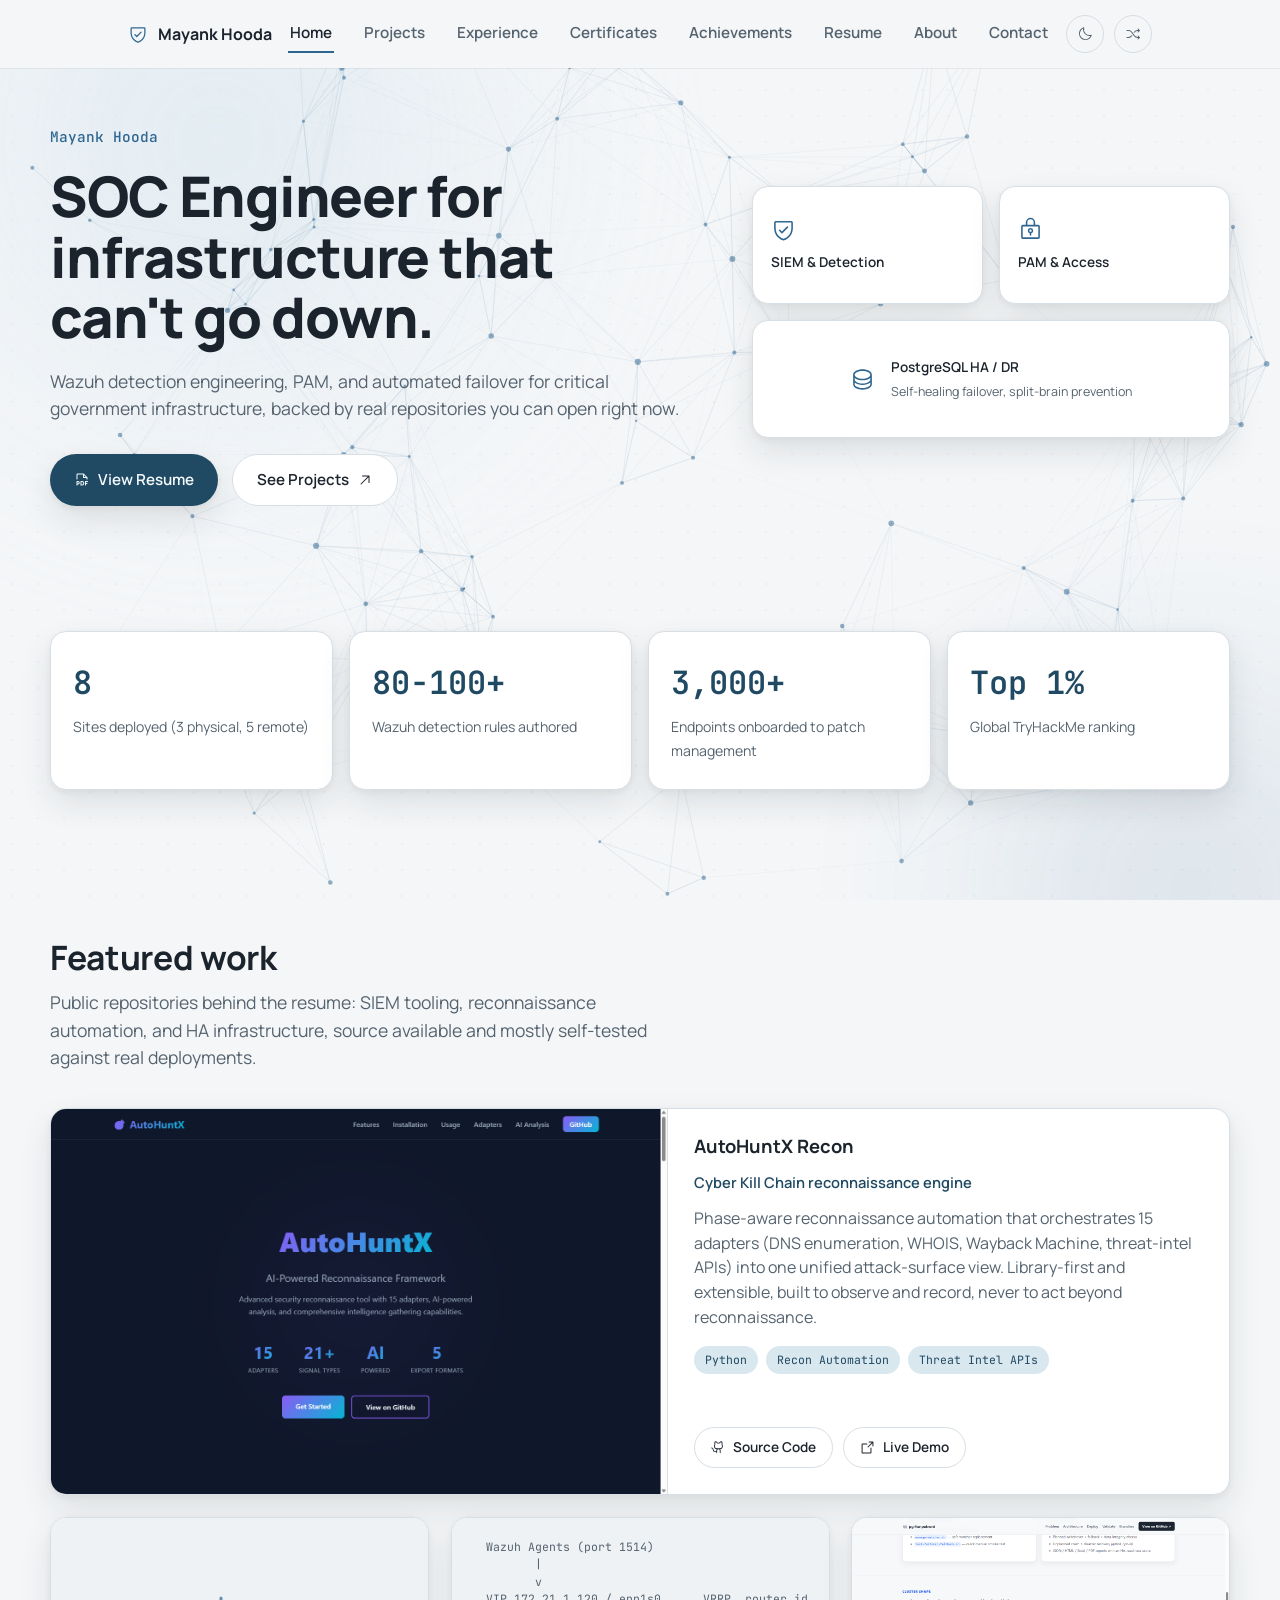
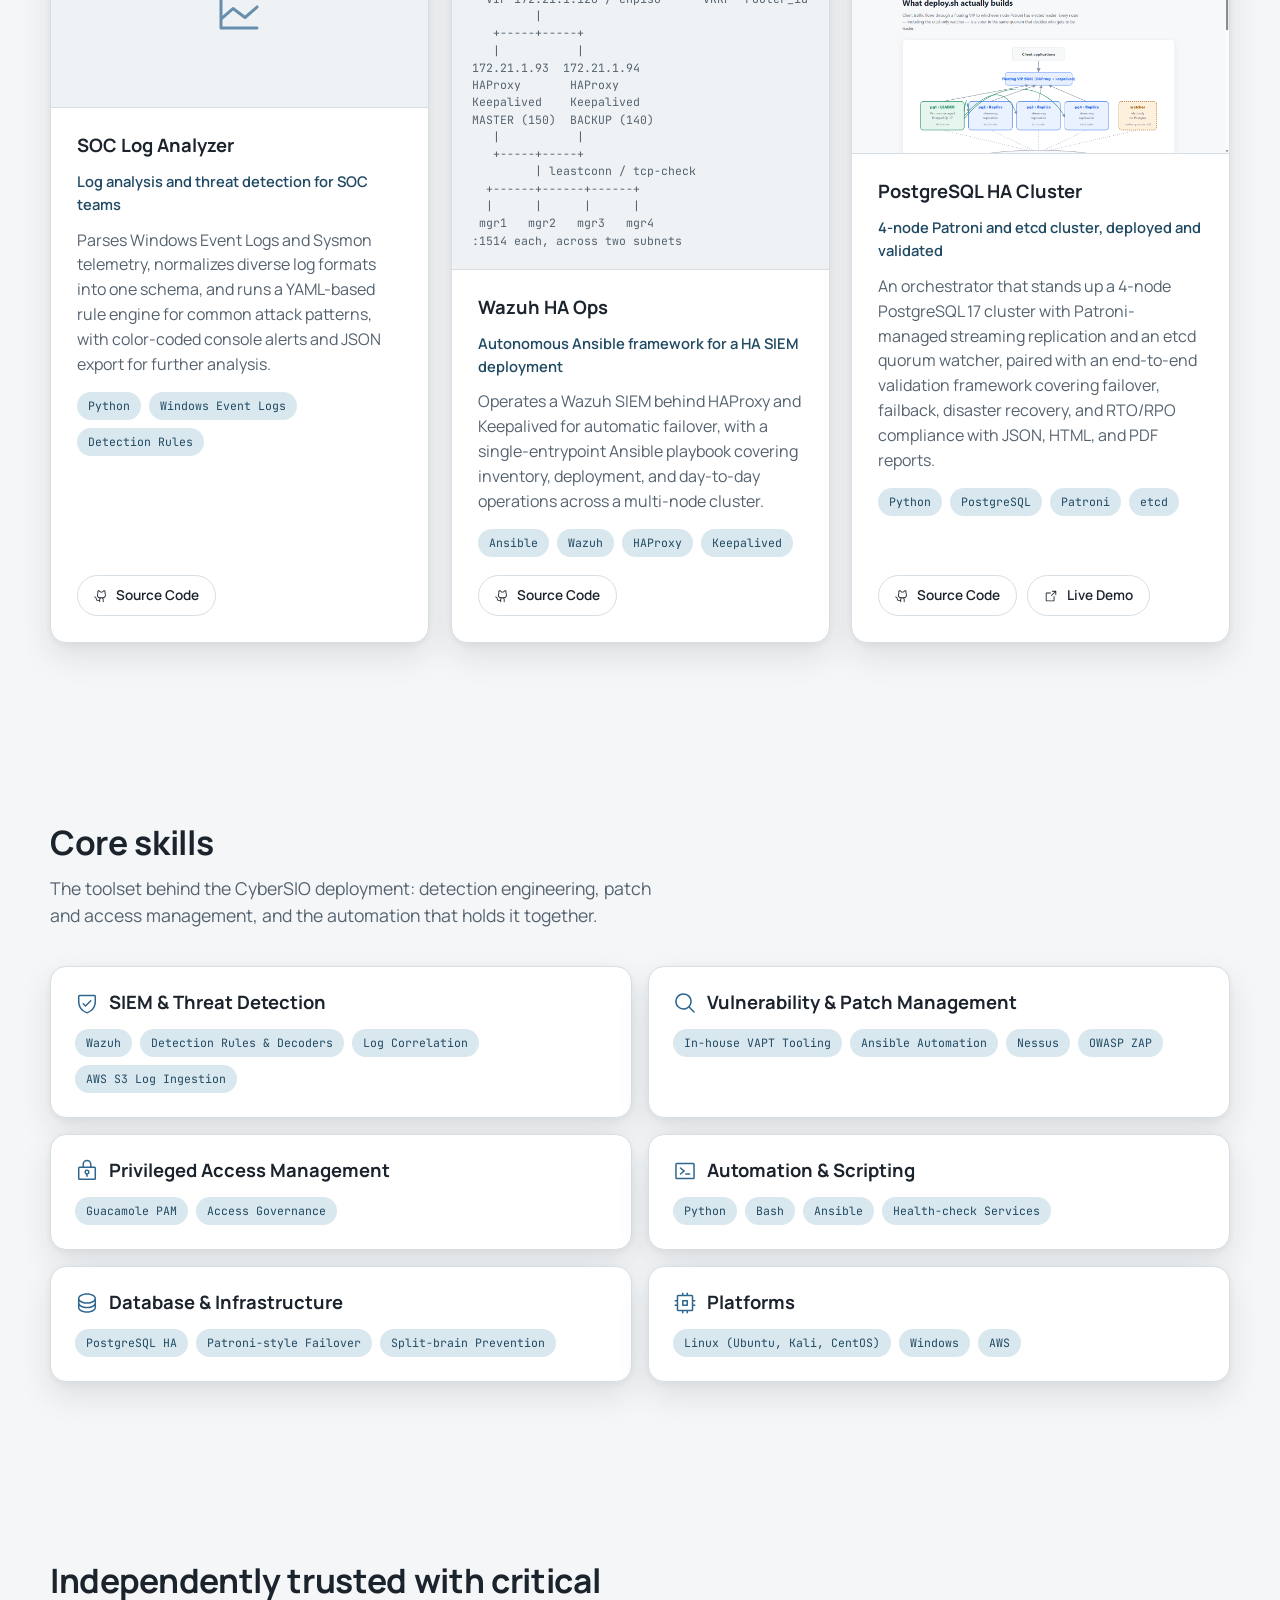
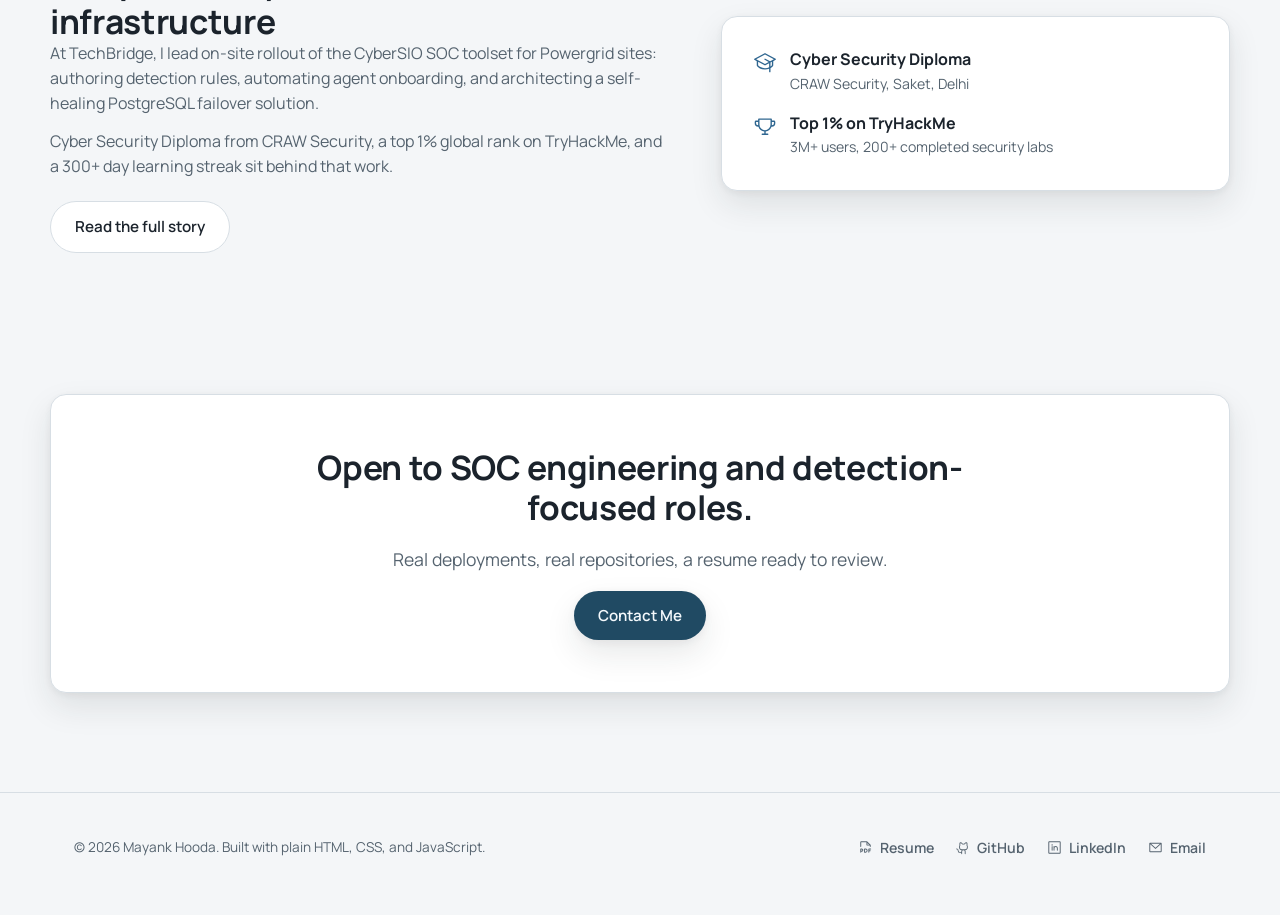
==== commit d435290e: "Add custom Resume, Experience, Certificates and Achievements pages - resume.html: styled in-site res" ====
--- a/index.html
+++ b/index.html
@@ -28,7 +28,11 @@
     <nav class="nav-links" id="navLinks" aria-label="Primary">
       <a href="index.html" aria-current="page">Home</a>
       <a href="projects.html">Projects</a>
-      <a href="about.html">About</a>
+      <a href="experience.html">Experience</a>
+      <a href="certificates.html">Certificates</a>
+      <a href="achievements.html">Achievements</a>
+      <a href="resume.html">Resume</a>
+<a href="about.html">About</a>
       <a href="contact.html">Contact</a>
     </nav>
     <div class="nav-actions">
@@ -54,7 +58,7 @@
       <h1 class="hero-fade" data-hero-reveal>SOC Engineer for infrastructure that can't go down.</h1>
       <p class="lede hero-fade" data-hero-reveal>Wazuh detection engineering, PAM, and automated failover for critical government infrastructure, backed by real repositories you can open right now.</p>
       <div class="cta-row hero-fade" data-hero-reveal>
-        <a class="btn btn-primary" href="assets/files/Mayank-Hooda-Resume.pdf" target="_blank" rel="noopener">
+        <a class="btn btn-primary" href="resume.html">
           <span class="icon" style="--icon-url:url('../icons/file-pdf.svg')" aria-hidden="true"></span>
           View Resume
         </a>
--- a/assets/css/style.css
+++ b/assets/css/style.css
@@ -433,7 +433,7 @@
 }
 .nav-toggle { display: none; }
 
-@media (max-width: 760px) {
+@media (max-width: 1080px) {
   .nav-toggle {
     display: inline-flex;
     align-items: center;
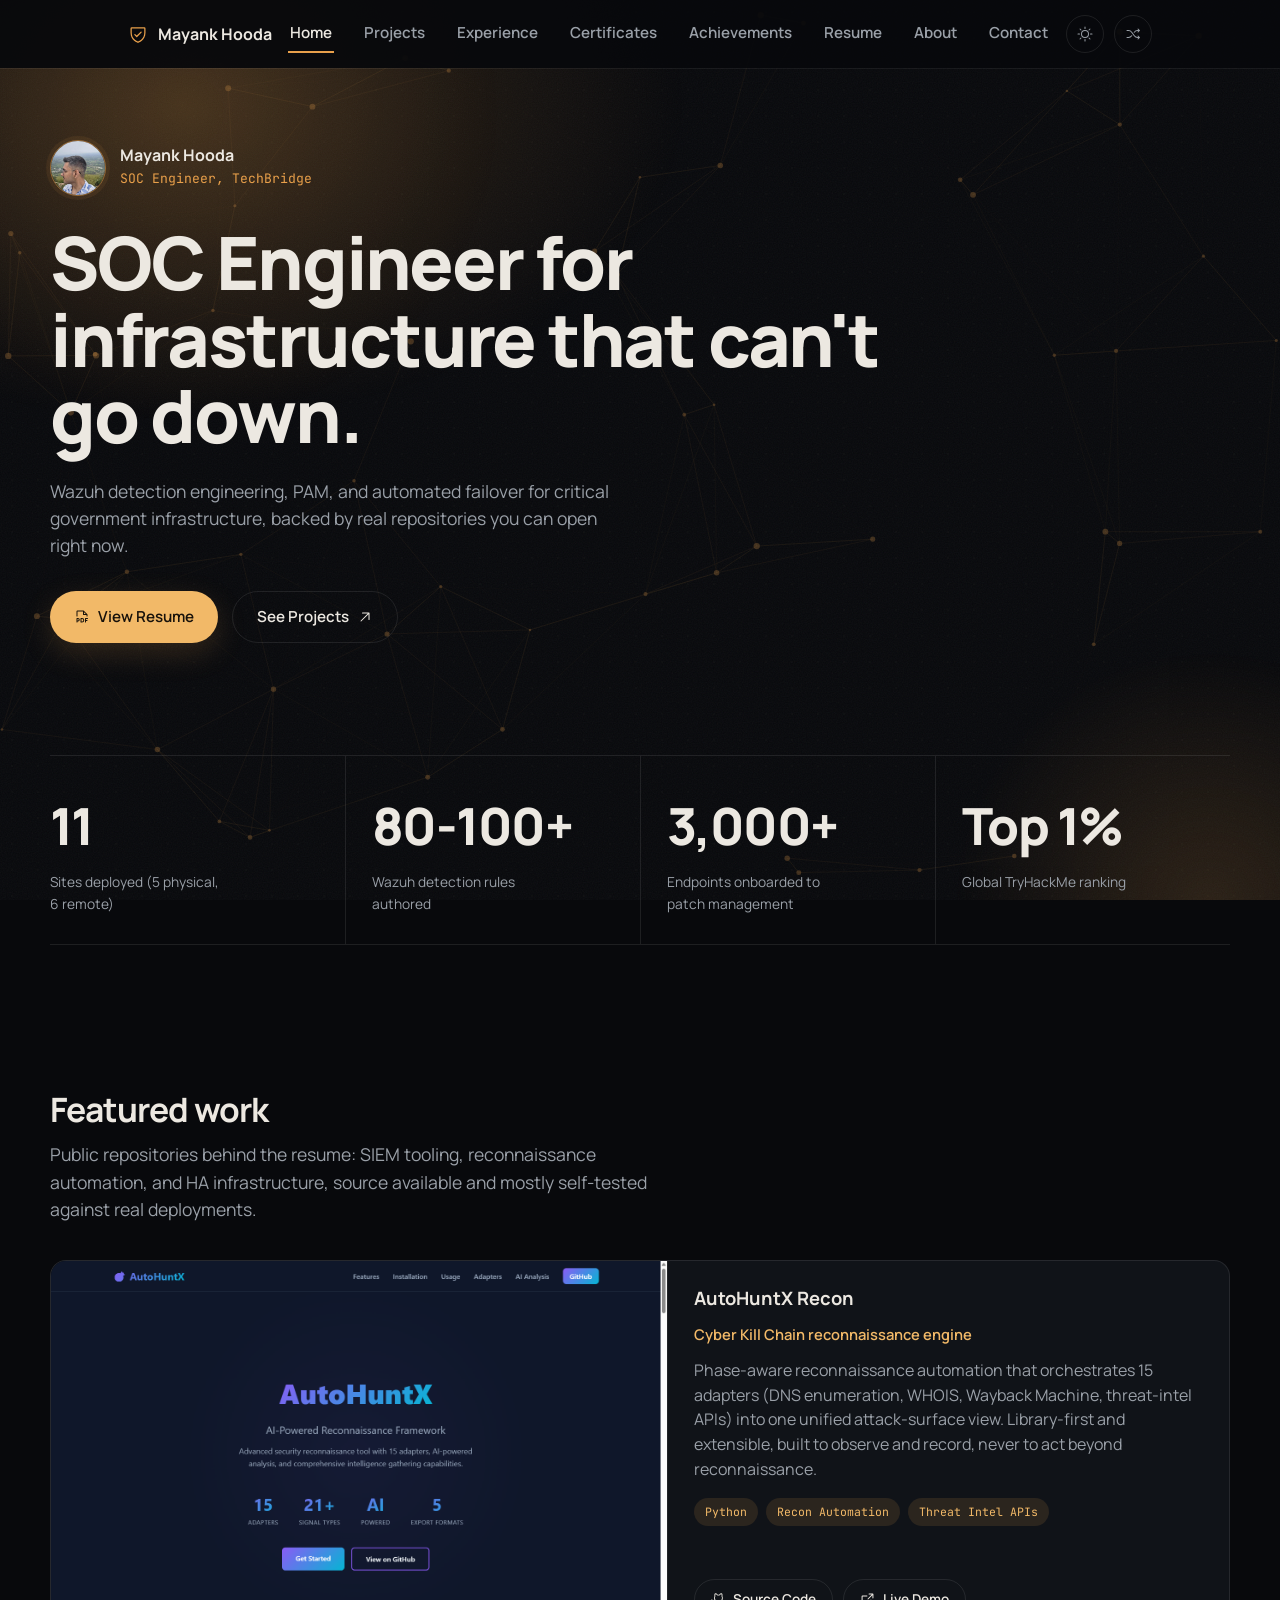
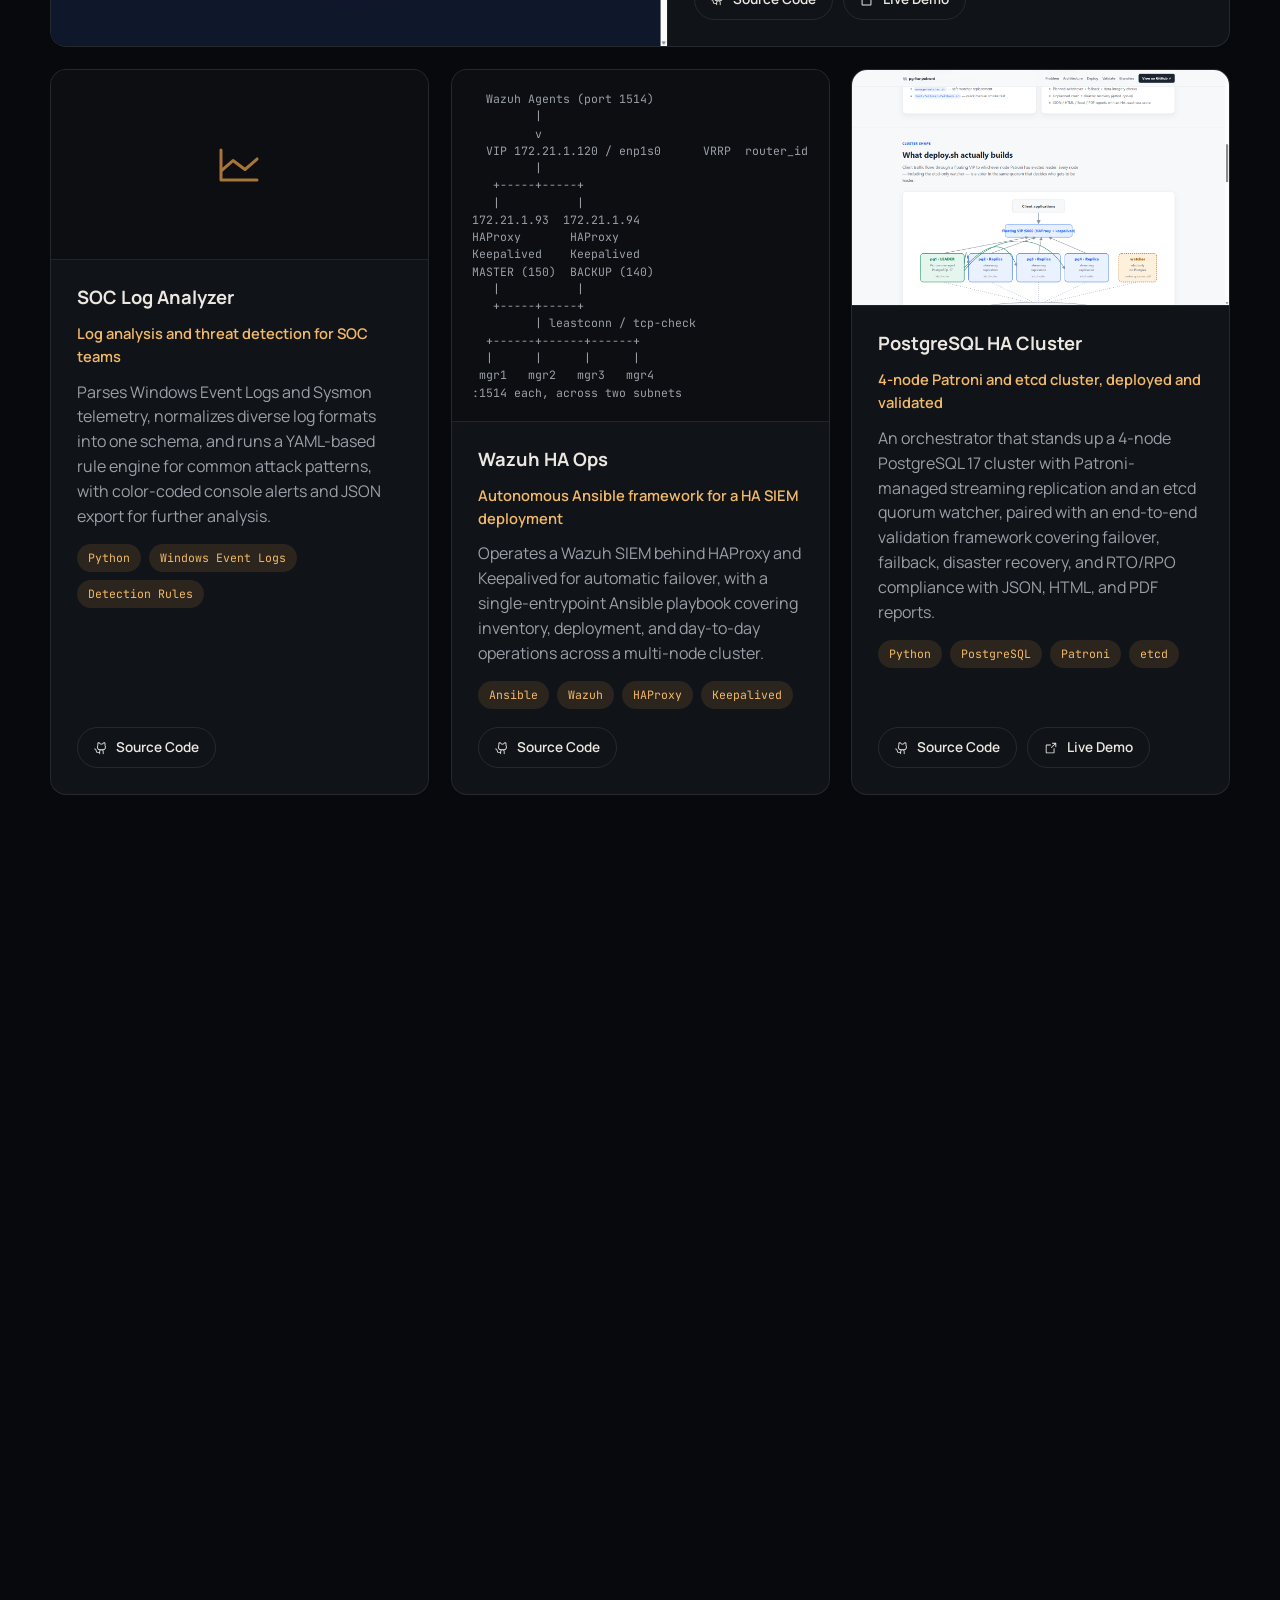
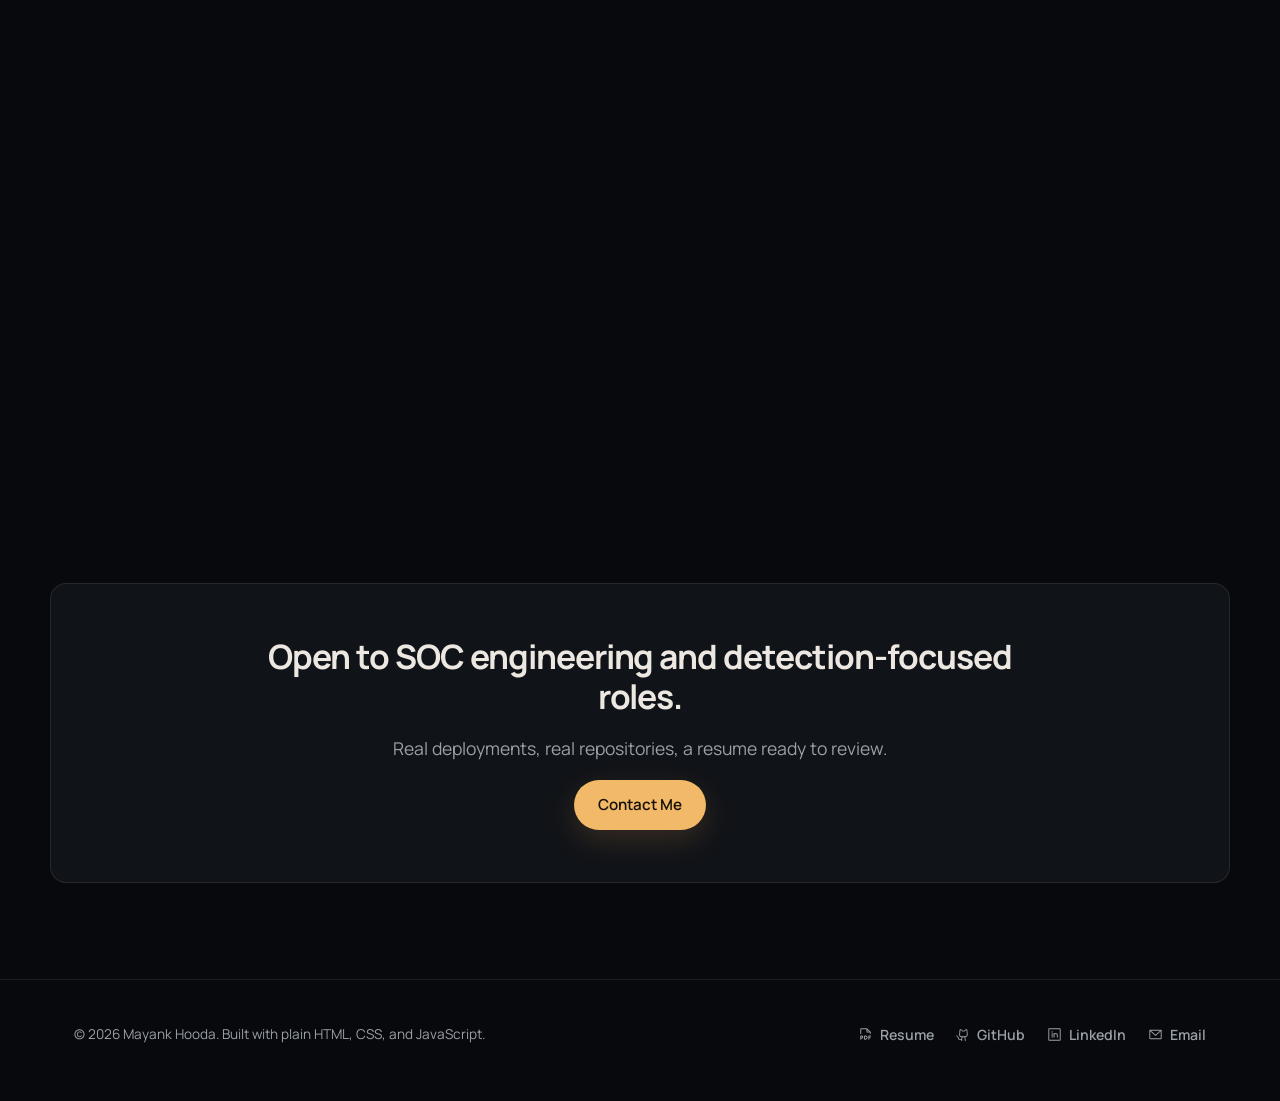
==== commit ff93fb73: "Give the site a dark cinematic look, smoother scrolling, and updated achievements" ====
--- a/index.html
+++ b/index.html
@@ -6,8 +6,9 @@
 <title>Mayank Hooda | SOC Engineer</title>
 <meta name="description" content="Mayank Hooda is a SOC Engineer deploying Wazuh SIEM, PAM, and automated failover infrastructure across critical government sites. Real projects, real repositories.">
 <link rel="icon" href="data:image/svg+xml,<svg xmlns=%22http://www.w3.org/2000/svg%22 viewBox=%220 0 256 256%22><rect width=%22256%22 height=%22256%22 rx=%2056%22 fill=%22%232f6690%22/><path fill=%22%23fff%22 d=%22M208,40H48A16,16,0,0,0,32,56v56c0,52.72,25.52,84.67,46.93,102.19,23.06,18.86,46,25.26,47,25.53a8,8,0,0,0,4.2,0c1-.27,23.91-6.67,47-25.53C198.48,196.67,224,164.72,224,112V56A16,16,0,0,0,208,40Zm0,72c0,37.07-13.66,67.16-40.6,89.42A129.3,129.3,0,0,1,128,223.62a128.25,128.25,0,0,1-38.92-21.81C61.82,179.51,48,149.3,48,112l0-56,160,0ZM82.34,141.66a8,8,0,0,1,11.32-11.32L112,148.69l50.34-50.35a8,8,0,0,1,11.32,11.32l-56,56a8,8,0,0,1-11.32,0Z%22/></svg>">
-<link rel="stylesheet" href="assets/css/style.css?v=7">
-<script>(function(){try{var t=localStorage.getItem("mh-theme");if(t==="light"||t==="dark"){document.documentElement.setAttribute("data-theme",t);}}catch(e){}})();</script>
+<link rel="stylesheet" href="assets/css/style.css?v=9">
+<link rel="stylesheet" href="assets/css/cinematic.css?v=4">
+<script>(function(){try{var t=localStorage.getItem("mh-theme");document.documentElement.setAttribute("data-theme",t==="light"?"light":"dark");}catch(e){}})();</script>
 </head>
 <body>
 
@@ -17,7 +18,6 @@
   <span class="bg-blob bg-blob-b"></span>
   <div class="bg-network"></div>
 </div>
-<div class="cursor-ring" aria-hidden="true"></div>
 
 <header class="site-nav">
   <div class="container nav-inner">
@@ -54,7 +54,10 @@
 
   <section class="hero container">
     <div>
-      <span class="hero-label mono hero-fade" data-hero-reveal>Mayank Hooda</span>
+      <div class="hero-id hero-fade" data-hero-reveal>
+        <img src="assets/img/mayank.jpg" alt="Mayank Hooda" width="56" height="56" onerror="this.hidden=true">
+        <div><strong>Mayank Hooda</strong><span class="mono">SOC Engineer, TechBridge</span></div>
+      </div>
       <h1 class="hero-fade" data-hero-reveal>SOC Engineer for infrastructure that can't go down.</h1>
       <p class="lede hero-fade" data-hero-reveal>Wazuh detection engineering, PAM, and automated failover for critical government infrastructure, backed by real repositories you can open right now.</p>
       <div class="cta-row hero-fade" data-hero-reveal>
@@ -68,30 +71,13 @@
         </a>
       </div>
     </div>
-    <div class="hero-art">
-      <div class="panel hero-tile" data-hero-reveal>
-        <span class="icon" style="--icon-url:url('../icons/shield-check.svg')" aria-hidden="true"></span>
-        <span class="tile-label">SIEM &amp; Detection</span>
-      </div>
-      <div class="panel hero-tile" data-hero-reveal>
-        <span class="icon" style="--icon-url:url('../icons/lock-key.svg')" aria-hidden="true"></span>
-        <span class="tile-label">PAM &amp; Access</span>
-      </div>
-      <div class="panel hero-tile hero-tile-wide" data-hero-reveal>
-        <span class="icon" style="--icon-url:url('../icons/database.svg')" aria-hidden="true"></span>
-        <div class="tile-copy">
-          <span class="tile-label">PostgreSQL HA / DR</span>
-          <small>Self-healing failover, split-brain prevention</small>
-        </div>
-      </div>
-    </div>
   </section>
 
   <section class="section-tight container">
     <div class="stats">
       <div class="panel stat" data-reveal>
-        <strong data-count="8">0</strong>
-        <span>Sites deployed (3 physical, 5 remote)</span>
+        <strong data-count="11">0</strong>
+        <span>Sites deployed (5 physical, 6 remote)</span>
       </div>
       <div class="panel stat" data-reveal>
         <strong>80-100+</strong>
@@ -253,6 +239,6 @@
 </footer>
 
 <script src="assets/js/projects-data.js?v=7"></script>
-<script src="assets/js/main.js?v=12"></script>
+<script src="assets/js/main.js?v=13"></script>
 </body>
 </html>
--- a/assets/css/cinematic.css
+++ b/assets/css/cinematic.css
@@ -0,0 +1,220 @@
+/* ==========================================================================
+   Cinematic layer. Loaded after style.css / pages.css and overrides tokens
+   and a handful of components. Dark is the default theme (set in each page's
+   inline head script); light stays available through the theme toggle.
+   One warm amber accent against deep ink. Shapes: pill (buttons/tags),
+   16px (panels), 10px (inputs), same scale as before.
+   ========================================================================== */
+
+:root[data-theme="dark"] {
+  --bg: #08090c;
+  --bg-alt: #0c0e12;
+  --surface: #101318;
+  --surface-carved: #0b0d11;
+  --ink: #ece8e1;
+  --ink-muted: #9aa0a8;
+  --border: rgba(255, 255, 255, 0.09);
+  --accent: #e9a04b;
+  --accent-strong: #f2b968;
+  --accent-soft: rgba(233, 160, 75, 0.12);
+  --accent-on-strong: #17110a;
+  --nav-bg: rgba(8, 9, 12, 0.94);
+  --shadow-inset: none;
+  --shadow-raised: 0 24px 60px rgba(0, 0, 0, 0.5);
+  --shadow-nav: 0 1px 0 rgba(255, 255, 255, 0.06);
+  color-scheme: dark;
+}
+
+:root[data-theme="light"] {
+  --accent: #a85d12;
+  --accent-strong: #7a410a;
+  --accent-soft: #f6e6d0;
+  --accent-on-strong: #fff8ee;
+  --nav-bg: rgba(244, 246, 248, 0.94);
+}
+
+/* ---------- Global feel ---------- */
+body { background: var(--bg); }
+h1, h2 { letter-spacing: -0.03em; }
+::selection { background: var(--accent); color: var(--accent-on-strong); }
+
+/* Film grain: lives inside the fixed background layer (behind content), so
+   it never blends over or forces repaints of scrolling content. */
+.bg-field::after {
+  content: "";
+  position: absolute;
+  inset: 0;
+  pointer-events: none;
+  opacity: 0.05;
+  background-image: url("data:image/svg+xml;utf8,<svg xmlns='http://www.w3.org/2000/svg' width='160' height='160'><filter id='n'><feTurbulence type='fractalNoise' baseFrequency='0.8' numOctaves='2' stitchTiles='stitch'/></filter><rect width='100%' height='100%' filter='url(%23n)'/></svg>");
+}
+:root[data-theme="light"] .bg-field::after { opacity: 0.025; }
+.bg-grid { opacity: 0.02; }
+.cursor-ring { display: none !important; }
+
+/* ---------- Nav ---------- */
+.site-nav {
+  background: var(--nav-bg, var(--bg));
+}
+.site-nav.is-scrolled { box-shadow: 0 10px 30px rgba(0, 0, 0, 0.35); }
+
+/* ---------- Buttons ---------- */
+.btn-primary { box-shadow: 0 10px 30px rgba(233, 160, 75, 0.18); }
+.btn-primary:hover { box-shadow: 0 14px 36px rgba(233, 160, 75, 0.3); }
+.btn-secondary { background: transparent; }
+
+/* ---------- Panels: flat, hairline, lit from within ---------- */
+.panel,
+.panel.is-raised {
+  background: var(--surface);
+  box-shadow: none;
+  border: 1px solid var(--border);
+}
+.panel:hover { border-color: rgba(233, 160, 75, 0.35); }
+:root[data-theme="light"] .panel { background: var(--surface-carved); }
+:root[data-theme="light"] .panel.is-raised { background: var(--surface); box-shadow: var(--shadow-raised); }
+
+/* ---------- Hero: manifesto type under a single warm light ---------- */
+.hero {
+  position: relative;
+  grid-template-columns: 1fr;
+  gap: 0;
+  padding: 72px 0 56px;
+}
+.hero::before {
+  content: "";
+  position: absolute;
+  top: -120px;
+  left: -10%;
+  width: 70%;
+  height: 520px;
+  background: radial-gradient(ellipse at 30% 30%, rgba(233, 160, 75, 0.20), transparent 62%);
+  pointer-events: none;
+  z-index: -1;
+}
+.hero h1 {
+  font-size: clamp(2.5rem, 1.3rem + 4.6vw, 4.6rem);
+  line-height: 1.04;
+  max-width: 17ch;
+  margin-bottom: 24px;
+}
+.hero .lede { max-width: 52ch; }
+.hero-id {
+  display: flex;
+  align-items: center;
+  gap: 14px;
+  margin-bottom: 28px;
+}
+.hero-id img {
+  width: 56px;
+  height: 56px;
+  border-radius: 50%;
+  object-fit: cover;
+  object-position: center 22%;
+  border: 1px solid rgba(233, 160, 75, 0.55);
+  box-shadow: 0 0 0 4px rgba(233, 160, 75, 0.08);
+}
+.hero-id strong { display: block; font-size: 1rem; color: var(--ink); line-height: 1.2; }
+.hero-id span { font-family: var(--font-mono); font-size: 0.82rem; color: var(--accent); }
+
+/* ---------- Stats: one line of large numerals, no boxes ---------- */
+.stats { gap: 0; border-top: 1px solid var(--border); border-bottom: 1px solid var(--border); }
+.stats .stat.panel,
+.stats .stat.panel.is-raised {
+  background: transparent;
+  border: 0;
+  border-left: 1px solid var(--border);
+  border-radius: 0;
+  padding: 30px 26px;
+}
+.stats .stat.panel:first-child { border-left: 0; padding-left: 0; }
+.stat strong {
+  font-family: var(--font-sans);
+  font-weight: 800;
+  letter-spacing: -0.03em;
+  font-size: clamp(2rem, 1.2rem + 2.6vw, 3.2rem);
+  color: var(--ink);
+}
+.stat span { font-size: 0.86rem; max-width: 22ch; display: block; }
+@media (max-width: 760px) {
+  .stats .stat.panel { padding: 22px 16px; border-left: 0; border-top: 1px solid var(--border); }
+  .stats .stat.panel:nth-child(-n+2) { border-top: 0; }
+  .stats .stat.panel:first-child { padding-left: 16px; }
+}
+
+/* ---------- Skills: a ruled list instead of six cards ---------- */
+.skills-grid { grid-template-columns: 1fr; gap: 0; border-top: 1px solid var(--border); }
+.skills-grid .skill-group.panel,
+.skills-grid .skill-group.panel.is-raised {
+  display: grid;
+  grid-template-columns: minmax(220px, 300px) 1fr;
+  gap: 24px;
+  align-items: baseline;
+  padding: 22px 0;
+  background: transparent;
+  border: 0;
+  border-bottom: 1px solid var(--border);
+  border-radius: 0;
+}
+.skills-grid .skill-group h3 { margin: 0; font-size: 1rem; }
+.skill-tags { gap: 6px 14px; }
+.skill-tags .tag {
+  background: none;
+  padding: 0;
+  color: var(--ink-muted);
+  font-size: 0.82rem;
+}
+.skill-tags .tag:not(:last-child)::after {
+  content: "/";
+  margin-left: 14px;
+  color: var(--accent);
+  opacity: 0.6;
+}
+@media (max-width: 760px) {
+  .skills-grid .skill-group.panel { grid-template-columns: 1fr; gap: 10px; }
+}
+
+/* ---------- Page headers and CTA banner ---------- */
+.page-header h1 { font-size: clamp(2.2rem, 1.2rem + 3.6vw, 3.8rem); }
+.cta-banner {
+  background:
+    radial-gradient(ellipse at 50% 0%, rgba(233, 160, 75, 0.14), transparent 65%),
+    var(--surface);
+}
+
+/* ---------- Motion off ---------- */
+
+/* ---------- Legibility fixes ---------- */
+.bg-network { opacity: 0.5; }
+.split h2 { margin-bottom: 16px; }
+
+/* ---------- Scroll performance ---------- */
+/* Gradients are already soft; a 90px blur on a 58vmax layer is pure GPU cost. */
+.bg-blob { filter: none; }
+.bg-blob-a { background: radial-gradient(circle, var(--accent-soft) 0%, transparent 62%); }
+.bg-blob-b { background: radial-gradient(circle, var(--accent) 0%, transparent 62%); }
+
+/* Panels animate only compositor-friendly properties; no shadow/background
+   transitions, and no permanent 3D transform once they have revealed. */
+.panel {
+  transition: opacity 0.45s cubic-bezier(0.16, 1, 0.3, 1),
+              transform 0.45s cubic-bezier(0.16, 1, 0.3, 1),
+              border-color 0.25s ease;
+}
+.panel.is-raised { transform: none; }
+.project-card.panel.is-raised {
+  transform: translateY(-3px) perspective(900px) rotateX(var(--tilt-x)) rotateY(var(--tilt-y));
+}
+.hero-fade { transition-duration: 0.6s; }
+
+/* Skip rendering off-screen sections until they approach the viewport. */
+.section {
+  content-visibility: auto;
+  contain-intrinsic-size: auto 560px;
+}
+
+/* Side gutters: the section padding shorthand drops .container's 24px, so
+   restore it whenever the viewport is narrower than the container. */
+@media (max-width: 1228px) {
+  .hero, .section, .section-tight { padding-left: 24px; padding-right: 24px; }
+}
